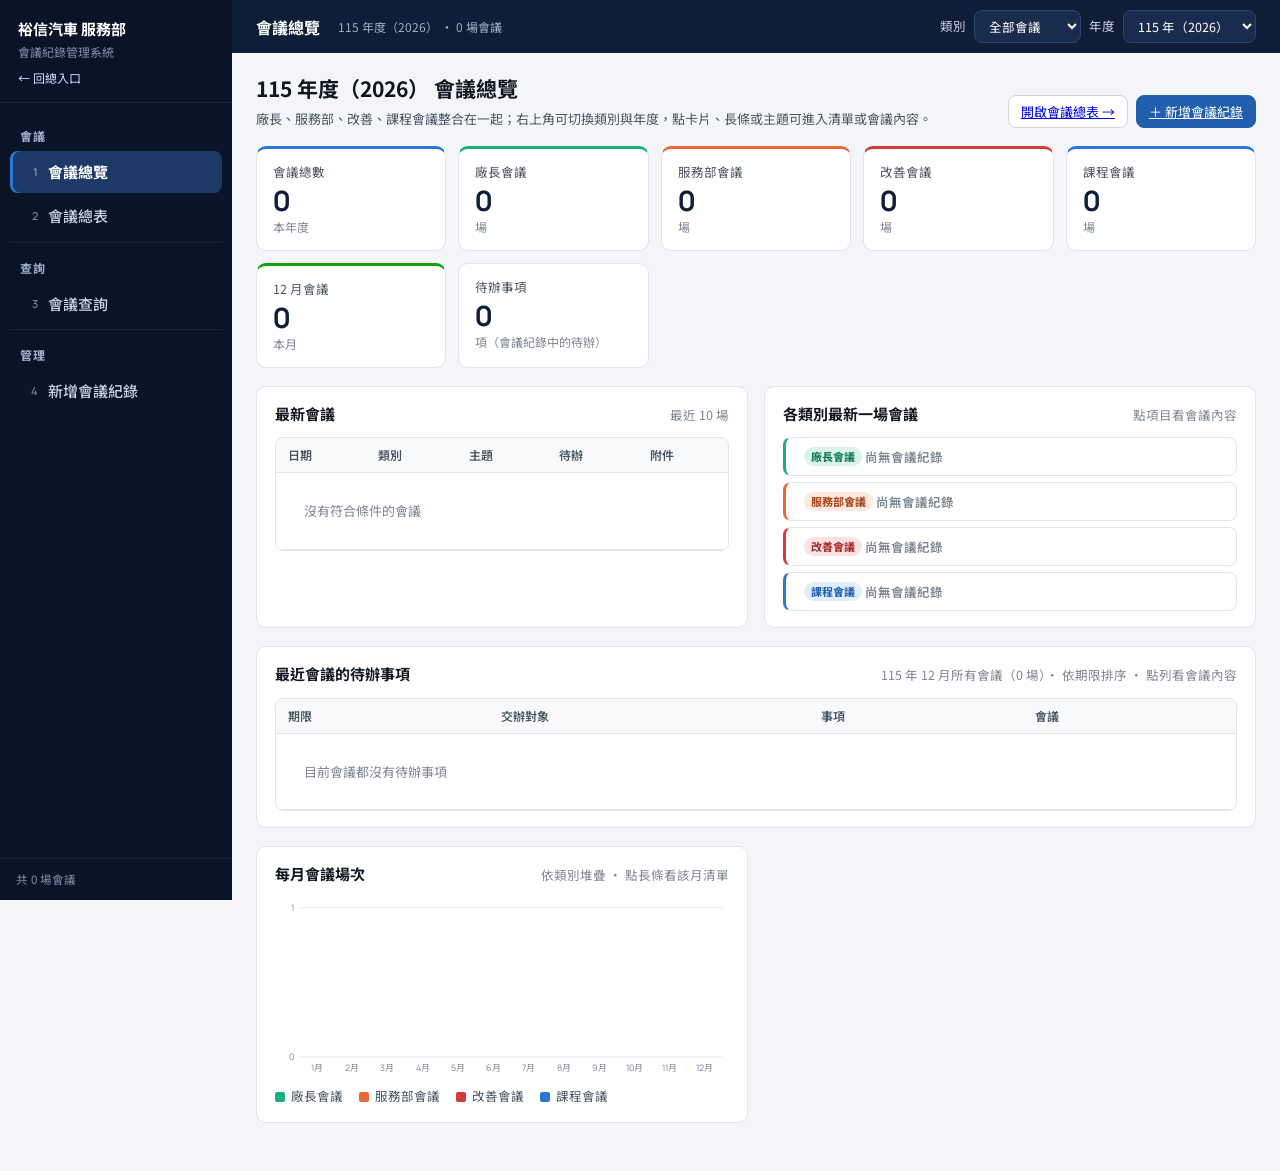
==== app/index.html @ d4c9236e "總入口與會議類別改色：廠長綠、服務部橙、改善紅、課程藍 Co-Authored-By: Claude Opus 5.5 <noreply@anthropic.com>" ====
<!doctype html>
<html lang="zh-Hant">
<head>
<meta charset="utf-8">
<meta name="viewport" content="width=device-width, initial-scale=1, viewport-fit=cover">
<meta name="robots" content="noindex, nofollow, noarchive">
<title>會議紀錄管理系統</title>
<link rel="preconnect" href="https://fonts.googleapis.com">
<link rel="stylesheet" href="https://fonts.googleapis.com/css2?family=Noto+Sans+TC:wght@400;500;700&family=Manrope:wght@500;600;700;800&display=swap">
<link rel="stylesheet" href="css/app.css?v=20261123120000">
</head>
<body>
<div class="shell">
  <aside class="side" id="side" aria-label="主選單">
    <div class="brand">
      <div class="brand-t">裕信汽車 服務部</div>
      <div class="brand-s">會議紀錄管理系統</div>
      <a class="brand-home" href="../index.html">← 回總入口</a>
    </div>
    <nav id="nav"></nav>
    <div class="side-foot" id="sideFoot"></div>
  </aside>
  <div class="main-col">
    <header class="topbar">
      <button type="button" class="menu-btn" id="menuBtn" aria-label="開關選單" aria-controls="side">☰</button>
      <div class="top-title" id="topTitle">會議總覽</div>
      <div class="top-meta" id="topMeta">—</div>
      <div class="top-scope">
        <label for="tpSel">類別</label>
        <select id="tpSel"></select>
        <label for="yrSel">年度</label>
        <select id="yrSel"></select>
      </div>
    </header>
    <main id="main" tabindex="-1"></main>
  </div>
</div>
<div class="tip" id="tip" hidden></div>
<script src="data/meetings.js?v=20261123120000"></script>
<script src="js/app.js?v=20261123120000"></script>
</body>
</html>
---- app/css/app.css ----
/* 版面：左側深藍導覽（分組、編號）＋上方標題列＋白色卡片內容區，與服務部既有戰情儀表板一致。單一淺色主題。 */
:root{
  color-scheme:light;
  --side:#0a1426; --side-2:#13223d; --side-ink:#c9d3e3; --side-muted:#7f8ca3; --side-act:#1d3a66;
  --top:#0f1e38; --top-ink:#ffffff;
  --bg:#f3f5f8; --panel:#ffffff; --ink:#0f1720; --ink-2:#4a5562; --muted:#7c8794; --line:#e2e6eb; --line-2:#cfd5dc;
  --accent:#1f5fae; --accent-soft:#e8eff9;
  --s1:#2a78d6; --s2:#eb6834; --s3:#1baf7a; --s4:#8a5cd6; --k1:#1baf7a; --k2:#eb6834; --k3:#d63b3b; --k4:#2a78d6;
  --good:#0ca30c; --warn:#fab219; --serious:#ec835a; --crit:#d03b3b; --neutral:#a7b0ba;
  --good-ink:#0a6b0a; --warn-ink:#8a5a00; --crit-ink:#a32222;
  --f-body:"Noto Sans TC","Microsoft JhengHei","PingFang TC",system-ui,sans-serif;
  --f-num:"Manrope","Noto Sans TC",system-ui,sans-serif;
  --r:10px; --side-w:232px;
}
*{box-sizing:border-box}
html,body{margin:0;background:var(--bg);color:var(--ink);font-family:var(--f-body);font-size:14px;line-height:1.5}
:root{padding-top:env(safe-area-inset-top,0px);padding-bottom:env(safe-area-inset-bottom,0px)}
[hidden]{display:none!important}
button{font:inherit;color:inherit}
:focus-visible{outline:2px solid var(--accent);outline-offset:2px}
h1,h2,h3{margin:0;text-wrap:balance}
.num{font-family:var(--f-num);font-variant-numeric:tabular-nums}

/* shell */
.shell{display:grid;grid-template-columns:var(--side-w) minmax(0,1fr);min-height:100vh}
.side{background:var(--side);color:var(--side-ink);position:sticky;top:0;height:100vh;display:flex;flex-direction:column;overflow:hidden}
.brand{padding:18px 18px 14px;border-bottom:1px solid var(--side-2)}
.brand-t{font-weight:700;color:#fff;font-size:15px}
.brand-s{font-size:12px;color:var(--side-muted);margin-top:2px}
nav{flex:1;overflow-y:auto;padding:8px 10px 16px}
.nav-g{font-size:12px;font-weight:700;color:#9fb0c9;letter-spacing:.12em;padding:16px 10px 6px;margin-top:4px;border-top:1px solid var(--side-2)}
.nav-g:first-child{border-top:0;margin-top:0}
.nav-a{display:flex;align-items:center;gap:10px;padding:10px 12px;border-radius:8px;color:var(--side-ink);text-decoration:none;font-size:15px;font-weight:500;margin-bottom:2px}
.nav-a:hover{background:var(--side-2);color:#fff}
.nav-a[aria-current="page"]{background:var(--side-act);color:#fff;font-weight:700;box-shadow:inset 3px 0 0 var(--s1)}
.nav-a .no{font-family:var(--f-num);font-size:11px;color:var(--side-muted);width:16px;text-align:right}
.side-foot{padding:12px 16px;border-top:1px solid var(--side-2);font-size:11.5px;color:var(--side-muted)}

.main-col{min-width:0;display:flex;flex-direction:column}
.topbar{background:var(--top);color:var(--top-ink);display:flex;align-items:center;flex-wrap:wrap;gap:8px 18px;padding:10px 24px;position:sticky;top:0;z-index:10}
.top-title{font-weight:700;font-size:16px}
.top-meta{font-size:12px;color:#9fb0c9;flex:1;min-width:200px}
.top-scope{display:flex;align-items:center;gap:8px;font-size:12.5px;color:#c9d3e3}
.top-scope select{font:inherit;background:#1a2c4d;color:#fff;border:1px solid #2c4470;border-radius:8px;padding:5px 10px}
.menu-btn{display:none;background:none;border:1px solid #2c4470;border-radius:8px;color:#fff;padding:2px 10px;font-size:16px;cursor:pointer}

main{padding:20px 24px 48px;display:grid;gap:18px;align-content:start;outline:none}
.page-h{display:flex;flex-wrap:wrap;align-items:flex-end;justify-content:space-between;gap:10px 20px}
.page-h h1{font-size:21px;font-weight:700}
.page-h p{margin:4px 0 0;color:var(--ink-2);font-size:13px}
.crumbs{display:flex;flex-wrap:wrap;gap:6px;align-items:center;font-size:13px}
.crumbs button{border:0;background:none;padding:2px;color:var(--accent);cursor:pointer;font-weight:500}
.crumbs .cur{font-weight:700}
.btn{border:1px solid var(--line-2);background:var(--panel);border-radius:8px;padding:6px 12px;font-size:13px;cursor:pointer}
.btn:hover{border-color:var(--accent);color:var(--accent)}
.btn-row{display:flex;gap:8px;flex-wrap:wrap}

.panel{background:var(--panel);border:1px solid var(--line);border-radius:var(--r);padding:16px 18px;min-width:0}
.panel-h{display:flex;align-items:baseline;justify-content:space-between;flex-wrap:wrap;gap:6px 12px;margin-bottom:12px}
.panel-h h2{font-size:15px;font-weight:700}
.panel-h p{margin:0;color:var(--muted);font-size:12.5px}
.howto{background:var(--accent-soft);border:0;font-size:13px;color:var(--ink)}
.howto ol{margin:6px 0 0;padding-left:20px;display:grid;gap:2px}
.grid2{display:grid;grid-template-columns:repeat(auto-fit,minmax(min(100%,440px),1fr));gap:16px}
.grid3{display:grid;grid-template-columns:repeat(auto-fit,minmax(min(100%,300px),1fr));gap:16px}

/* cards */
.cards{display:grid;grid-template-columns:repeat(auto-fit,minmax(180px,1fr));gap:12px}
.card{background:var(--panel);border:1px solid var(--line);border-radius:var(--r);padding:14px 16px;display:grid;gap:2px;align-content:start;text-align:left}
button.card{cursor:pointer}
button.card:hover{border-color:var(--accent)}
.card .lbl{font-size:12.5px;color:var(--ink-2);display:flex;align-items:center;gap:6px}
.card .val{font-size:28px;font-weight:700;line-height:1.15;color:var(--top)}
.card .sub{font-size:12px;color:var(--muted)}
.card.crit{border-top:3px solid var(--crit)} .card.warn{border-top:3px solid var(--warn)} .card.info{border-top:3px solid var(--s1)} .card.good{border-top:3px solid var(--good)}
.dot{width:8px;height:8px;border-radius:50%;background:var(--c);flex:none;display:inline-block}

/* alerts */
.alerts{display:grid;gap:8px}
.alert{display:grid;grid-template-columns:auto 1fr auto;gap:12px;align-items:center;background:var(--panel);border:1px solid var(--line);border-left:4px solid var(--sev);border-radius:8px;padding:10px 14px;cursor:pointer;text-align:left;width:100%}
.alert:hover{border-color:var(--line-2);border-left-color:var(--sev)}
.alert .tag{font-size:11.5px;font-weight:700;letter-spacing:.06em;color:var(--sev-ink);white-space:nowrap}
.alert .go{color:var(--accent);font-size:12.5px;white-space:nowrap}
.sev-crit{--sev:var(--crit);--sev-ink:var(--crit-ink)} .sev-warn{--sev:var(--warn);--sev-ink:var(--warn-ink)} .sev-info{--sev:var(--s1);--sev-ink:var(--accent)}

/* bars */
.hbars{display:grid;gap:8px}
.hb{display:grid;grid-template-columns:minmax(70px,110px) 1fr minmax(70px,auto);gap:10px;align-items:center;font-size:12.5px}
.hb.click{cursor:pointer}
.hb.click:hover span:first-child{color:var(--accent)}
.hb .t{height:14px;background:var(--line);border-radius:0 4px 4px 0;position:relative}
.hb .t i{position:absolute;inset:0 auto 0 0;background:var(--c,var(--s1));border-radius:0 4px 4px 0}
.hb .n{text-align:right;color:var(--ink-2)}
.wbar{display:flex;height:22px;gap:2px;border-radius:4px;overflow:hidden;margin:10px 0 12px}
.wbar span{display:block;height:100%;min-width:2px}
.legend{display:flex;flex-wrap:wrap;gap:6px 16px;font-size:12.5px;color:var(--ink-2)}
.legend span{display:inline-flex;align-items:center;gap:6px}
.rule{background:var(--accent-soft);border-radius:8px;padding:10px 12px;font-size:13px}
.kv{display:grid;grid-template-columns:1fr auto;font-size:13px}
.kv>div{padding:7px 0;border-bottom:1px solid var(--line)}
.kv>div:nth-child(even){text-align:right;font-weight:600}
.pill{display:inline-block;font-size:11px;font-weight:700;padding:1px 7px;border-radius:999px;margin-left:6px;vertical-align:1px}
.pill.g{background:#dff3df;color:var(--good-ink)} .pill.y{background:#fdf0cf;color:var(--warn-ink)} .pill.r{background:#f8dddd;color:var(--crit-ink)} .pill.n{background:#e9ecef;color:var(--ink-2)}

/* chart */
svg text{fill:var(--muted);font-family:var(--f-num);font-size:11px}
.chart{position:relative}
.tip{position:fixed;pointer-events:none;background:var(--panel);border:1px solid var(--line-2);border-radius:8px;padding:8px 10px;font-size:12px;box-shadow:0 4px 16px rgba(10,20,38,.15);white-space:nowrap;z-index:50}

/* table */
.tbl-tools{display:flex;flex-wrap:wrap;gap:8px;align-items:center;justify-content:space-between;margin-bottom:10px}
.tbl-tools input{font:inherit;border:1px solid var(--line-2);border-radius:8px;padding:5px 10px;min-width:0;width:200px}
.tbl-wrap{overflow-x:auto;border:1px solid var(--line);border-radius:8px}
table{border-collapse:collapse;width:100%;font-size:13px}
th,td{padding:8px 12px;border-bottom:1px solid var(--line);text-align:right;white-space:nowrap}
th:first-child,td:first-child,th.l,td.l{text-align:left}
td:first-child{position:sticky;left:0;background:var(--panel)}
thead th{font-size:12px;font-weight:600;color:var(--ink-2);background:#f7f9fb;cursor:pointer;user-select:none;position:sticky;top:0}
thead th:first-child{z-index:1}
thead th[aria-sort]{color:var(--accent)}
tbody tr.click{cursor:pointer}
tbody tr.click:hover td{background:var(--accent-soft)}
tbody tr.other td{color:var(--muted)}
.rank{font-weight:700}
.cellbar{display:inline-block;height:6px;border-radius:0 3px 3px 0;background:var(--s1);vertical-align:middle;margin-right:8px}
.tbl-foot{font-size:12px;color:var(--muted);margin-top:8px}
.note{font-size:12.5px;color:var(--muted)}
.empty{padding:28px;text-align:center;color:var(--muted)}

@media (max-width:900px){
  .shell{grid-template-columns:1fr}
  .side{position:fixed;inset:0 auto 0 0;width:var(--side-w);z-index:30;transform:translateX(-100%);transition:transform .2s}
  .side.open{transform:none;box-shadow:0 0 0 100vmax rgba(0,0,0,.35)}
  .menu-btn{display:inline-block}
  main{padding:16px}
  .topbar{padding:10px 16px}
  .alert{grid-template-columns:1fr}.alert .go{display:none}
}
@media (prefers-reduced-motion:reduce){.side{transition:none}}
@media print{
  .side,.topbar,.btn,.tbl-tools input{display:none!important}
  .shell{display:block} main{padding:0}
  .panel,.card{break-inside:avoid}
  .tbl-wrap{overflow:visible}
}

/* 車輛查詢 */
.filters{display:grid;grid-template-columns:repeat(auto-fill,minmax(180px,1fr));gap:10px 12px}
.filters label{display:grid;gap:4px;font-size:12px;color:var(--ink-2);min-width:0}
.filters select,.filters input{font:inherit;font-size:13px;color:var(--ink);background:var(--panel);border:1px solid var(--line-2);border-radius:8px;padding:6px 8px;width:100%;min-width:0}
.filters .f-q{grid-column:1/-1}
.filters .f-q input{max-width:420px}
.lf-count{margin-top:12px;font-size:13px;color:var(--ink-2)}
.pager{display:flex;gap:8px;align-items:center;justify-content:flex-end;margin-top:10px}
.btn[disabled]{opacity:.45;cursor:default}
.btn-xs{padding:1px 8px;font-size:12px}
.who{display:flex;gap:12px;align-items:center;margin-bottom:10px}
.avatar{width:44px;height:44px;border-radius:50%;background:var(--top);color:#fff;display:grid;place-items:center;font-weight:700;font-size:18px;flex:none}
.avatar.car{background:var(--accent-soft);font-size:20px}
.who-n{font-size:18px;font-weight:700}
.kv .kv-v{font-weight:600}

/* ===== 通報整合管理系統 ===== */
/* 組合條件查詢 */
.qgrid{display:grid;grid-template-columns:repeat(auto-fill,minmax(220px,1fr));gap:12px}
.qbox{background:var(--panel);border:1px solid var(--line);border-top:3px solid var(--line-2);border-radius:var(--r);padding:12px 14px;display:grid;gap:8px;align-content:start;min-width:0}
.qbox.on{border-top-color:var(--s1);background:#fbfdff}
.qbox.qwide{grid-column:span 2}
.qbox h3{font-size:13px;font-weight:700;display:flex;align-items:center;gap:8px}
.qn{width:20px;height:20px;border-radius:50%;background:var(--line);color:var(--ink-2);display:grid;place-items:center;font-size:11px;font-family:var(--f-num)}
.qbox.on .qn{background:var(--s1);color:#fff}
.qbox select,.qbox input:not([type=radio]){font:inherit;font-size:13.5px;color:var(--ink);background:var(--panel);border:1px solid var(--line-2);border-radius:8px;padding:7px 9px;width:100%;min-width:0}
.qbox select:focus,.qbox input:focus{border-color:var(--s1);outline:none}
.qrow{display:flex;align-items:center;gap:6px;color:var(--muted)}
.qseg{display:flex;flex-wrap:wrap;gap:14px;font-size:12.5px;color:var(--ink-2)}
.qseg label{display:flex;align-items:center;gap:4px;cursor:pointer}
@media (max-width:560px){.qbox.qwide{grid-column:auto}}
.ask-btn{display:none;background:#1a2c4d;border:1px solid #2c4470;border-radius:8px;color:#fff;padding:4px 10px;font-size:12.5px;cursor:pointer}
@media (max-width:900px){.ask-btn{display:inline-block}}
.lv{display:inline-block;font-size:11px;font-weight:700;padding:1px 8px;border-radius:999px;white-space:nowrap}
.lv-急件{background:#f8dddd;color:var(--crit-ink)} .lv-重要{background:#fdf0cf;color:var(--warn-ink)} .lv-一般{background:#e9ecef;color:var(--ink-2)}
td.subj{white-space:normal;min-width:260px}
.subj-a{border:0;background:none;padding:0;color:var(--accent);font:inherit;font-weight:600;cursor:pointer;text-align:left}
.subj-a:hover{text-decoration:underline}
.clip{color:var(--muted);font-size:12px;margin-left:6px}
.tags{display:flex;flex-wrap:wrap;gap:4px}
.tag{font-size:11.5px;background:var(--accent-soft);color:var(--accent);border-radius:6px;padding:1px 7px;border:0;cursor:pointer}
.tag:hover{background:#d6e4f6}
.tbl-tools select{font:inherit;font-size:13px;border:1px solid var(--line-2);border-radius:8px;padding:5px 8px;background:var(--panel)}
mark{background:#fff1b8;color:inherit;border-radius:2px;padding:0 1px}

/* 通報內容 */
.doc{display:grid;grid-template-columns:minmax(0,1fr) 300px;gap:18px;align-items:start}
.doc-paper{background:var(--panel);border:1px solid var(--line);border-radius:var(--r);padding:28px 32px;min-width:0}
.doc-paper h1{font-size:20px;line-height:1.45;margin-bottom:6px}
.doc-no{font-size:12.5px;color:var(--muted);font-family:var(--f-num)}
.doc-body{margin-top:18px;font-size:14.5px;line-height:1.95;white-space:pre-wrap}
.doc-side{display:grid;gap:14px}
.files{display:grid;gap:8px}
.file{display:grid;grid-template-columns:auto 1fr auto;gap:10px;align-items:center;border:1px solid var(--line);border-radius:8px;padding:8px 10px;font-size:13px}
.file .ic{width:32px;height:32px;border-radius:6px;display:grid;place-items:center;font-size:10.5px;font-weight:800;color:#fff;background:var(--neutral);font-family:var(--f-num)}
.file .ic.pdf{background:var(--crit)} .file .ic.xls,.file .ic.xlsx,.file .ic.csv{background:var(--good-ink)} .file .ic.doc,.file .ic.docx{background:var(--s1)} .file .ic.img{background:var(--s2)}
.file .fn{min-width:0;overflow:hidden;text-overflow:ellipsis;white-space:nowrap}
.file .fs{font-size:11.5px;color:var(--muted)}
.viewer{margin-top:18px;border:1px solid var(--line);border-radius:8px;overflow:hidden;background:#f7f9fb}
.viewer iframe,.viewer img{display:block;width:100%;height:72vh;border:0;object-fit:contain;background:#fff}

/* 專案小幫手 */
.chat{display:grid;grid-template-rows:1fr auto;height:calc(100vh - 150px);min-height:460px;padding:0;overflow:hidden}
.chat-log{overflow-y:auto;padding:18px;display:grid;gap:14px;align-content:start}
.msg{display:grid;grid-template-columns:auto 1fr;gap:10px;align-items:start;max-width:880px}
.msg.me{grid-template-columns:1fr auto;justify-self:end}
.msg .av{width:30px;height:30px;border-radius:50%;display:grid;place-items:center;font-size:12px;font-weight:700;flex:none}
.msg.bot .av{background:var(--top);color:#fff}
.msg.me .av{background:var(--accent-soft);color:var(--accent)}
.bubble{background:#f4f6f9;border-radius:12px;padding:10px 14px;font-size:14px;min-width:0}
.msg.me .bubble{background:var(--accent);color:#fff}
.bubble p{margin:0 0 6px}.bubble p:last-child{margin:0}
.hits{display:grid;gap:6px;margin-top:8px}
.hit{display:grid;gap:2px;text-align:left;background:var(--panel);border:1px solid var(--line);border-left:3px solid var(--s1);border-radius:8px;padding:8px 12px;cursor:pointer;width:100%}
.hit:hover{border-color:var(--accent);border-left-color:var(--accent)}
.hit .h-t{font-weight:600;color:var(--ink)}
.hit .h-m{font-size:12px;color:var(--muted)}
.hit .h-s{font-size:12.5px;color:var(--ink-2)}
.chips{display:flex;flex-wrap:wrap;gap:6px;margin-top:8px}
.chip{border:1px solid var(--line-2);background:var(--panel);border-radius:999px;padding:3px 12px;font-size:12.5px;cursor:pointer}
.chip:hover{border-color:var(--accent);color:var(--accent)}
.chat-in{display:grid;gap:9px;padding:14px 16px;background:var(--top);border-top:3px solid var(--s1)}
.chat-in-h{font-size:13.5px;font-weight:700;color:#fff}
.chat-in-box{display:flex;background:#fff;border-radius:8px;overflow:hidden;border:2px solid transparent}
.chat-in-box:focus-within{border-color:var(--s1)}
.chat-in-box input{flex:1;min-width:0;font:inherit;font-size:15px;color:var(--ink);border:0;padding:10px 14px;outline:none;background:#fff}
.chat-in-box button{border:0;background:var(--s1);color:#fff;font-size:14px;font-weight:700;padding:0 22px;cursor:pointer}
.chat-in-box button:hover{background:#1f63b8}
.chat-in-foot{display:flex;flex-wrap:wrap;align-items:center;gap:8px 14px}
.chat-in-foot .note{color:#9fb0c9}
.chat-in-chips{display:flex;flex-wrap:wrap;gap:6px}
.chat-in-chips button{border:1px solid #3a5a8c;background:transparent;color:#dbe6f5;border-radius:999px;padding:3px 12px;font-size:12.5px;cursor:pointer}
.chat-in-chips button:hover{background:#1d3a66;color:#fff;border-color:var(--s1)}
.btn-pri{background:var(--accent);color:#fff;border-color:var(--accent)}
.btn-pri:hover{background:#174d8f;color:#fff}

/* 表單 */
.form{display:grid;grid-template-columns:repeat(auto-fill,minmax(220px,1fr));gap:12px 14px}
.form label{display:grid;gap:4px;font-size:12.5px;color:var(--ink-2)}
.form input,.form select,.form textarea{font:inherit;font-size:13.5px;color:var(--ink);background:var(--panel);border:1px solid var(--line-2);border-radius:8px;padding:7px 10px;width:100%}
.form .wide{grid-column:1/-1}
.form textarea{min-height:180px;resize:vertical;line-height:1.7}
.drop{border:2px dashed var(--line-2);border-radius:10px;padding:18px;text-align:center;color:var(--muted);font-size:13px}
.drop.on{border-color:var(--accent);background:var(--accent-soft)}
.toast{position:fixed;bottom:20px;left:50%;transform:translateX(-50%);background:var(--top);color:#fff;padding:9px 16px;border-radius:8px;font-size:13px;z-index:60}
@media (max-width:900px){.doc{grid-template-columns:1fr}.doc-paper{padding:20px}.chat{height:calc(100vh - 190px)}}

/* ---------- 會議紀錄 ---------- */
.pill.t1{background:#dcf3ea;color:#127a55} .pill.t2{background:#fde9df;color:#a8461c} .pill.t3{background:#fbe2e2;color:#a82828} .pill.t4{background:#e3eefc;color:#1f5fae}
td .pill:first-child,.doc-no .pill{margin-left:0}
.md{margin-top:18px;font-size:14.5px;line-height:1.85}
.md h2{font-size:16.5px;margin:22px 0 8px;padding:6px 10px;background:var(--accent-soft);border-left:4px solid var(--s1);border-radius:0 6px 6px 0;color:var(--ink)}
.md h2:first-child{margin-top:0}
.md h3{font-size:15px;margin:16px 0 4px;color:var(--accent)}
.md ul{margin:2px 0 6px;padding-left:22px}
.md ul ul{margin:2px 0;color:var(--ink-2);font-size:14px}
.md li{margin:2px 0}
.md p{margin:6px 0}
.md .todo{list-style:none;padding-left:4px}
.md .todo>li{position:relative;padding-left:26px}
.md .todo>li::before{content:"";position:absolute;left:2px;top:.42em;width:13px;height:13px;border:2px solid var(--s2);border-radius:3px}
.todos{display:grid;gap:6px}
.todo-i{display:grid;grid-template-columns:auto 1fr;gap:4px 10px;align-items:start;text-align:left;background:var(--panel);border:1px solid var(--line);border-left:3px solid var(--s2);border-radius:8px;padding:8px 12px;cursor:pointer;font:inherit;color:inherit;width:100%}
.todo-i:hover{border-color:var(--accent)}
.todo-i .m{grid-column:2;font-size:12px;color:var(--ink-3,#6b7785)}
.seg{display:flex;flex-wrap:wrap;gap:6px}
.seg label{display:inline-flex;align-items:center;gap:5px;border:1px solid var(--line);border-radius:999px;padding:5px 12px;cursor:pointer;font-size:13.5px;background:var(--panel)}
.seg label:has(input:checked){border-color:var(--s1);background:var(--accent-soft);color:var(--accent);font-weight:700}
.seg input{accent-color:var(--s1)}
.banner{display:flex;flex-wrap:wrap;align-items:center;gap:10px 16px;border:1px solid #f1d58a;background:#fff8e6;border-radius:10px;padding:12px 16px;margin-bottom:16px;font-size:13.5px}
.banner b{color:var(--warn-ink)}
.banner.ok{border-color:#bfe3cf;background:#effaf3}
.banner.ok b{color:var(--good-ink)}
.form .hint{font-weight:400;font-size:12px;color:var(--ink-2)}
.form textarea.big{min-height:320px;font-family:inherit;line-height:1.7}
.cur-files{display:grid;gap:4px;margin-top:6px}
.cur-files label{display:flex;align-items:center;gap:6px;font-weight:400;font-size:13px}
.lgd{display:inline-block;width:10px;height:10px;border-radius:2px}
@media print{.side,.topbar,.doc-side .btn-row,.crumbs{display:none!important}.doc{display:block}.main-col{margin:0}}
/* 勾選框／單選鈕不要套用輸入框樣式 */
.qbox .seg input,.form .seg input[type=radio],.form .cur-files input{width:auto;padding:0;border:0;margin:0;flex:none}
.form .seg label,.qbox .seg label{display:inline-flex;align-items:center;gap:6px;font-size:13.5px;color:var(--ink);white-space:nowrap}
.form .seg label:has(input:checked),.qbox .seg label:has(input:checked){color:var(--accent)}
.form .cur-files label{display:flex}
/* 待辦事項表 */
.todo-t td{vertical-align:top}
.todo-t .due{white-space:nowrap;font-weight:700}
.todo-t .due small{display:block;font-weight:400;font-size:11.5px}
.todo-t .asg{white-space:nowrap;font-weight:600;color:var(--ink)}
.todo-t .src{white-space:nowrap;font-size:12px;color:var(--ink-2)}
.due.late{color:var(--crit-ink)} .due.soon{color:var(--warn-ink)} .due.none{color:var(--ink-2);font-weight:400}
.md .todo b.who{color:var(--accent)}
.presets{display:grid;gap:10px;margin-bottom:14px}
.presets .row{display:flex;flex-wrap:wrap;align-items:center;gap:6px}
.presets .row>span{font-size:12.5px;font-weight:700;color:var(--ink-2);min-width:64px}
.qbox .qrow input[type=date]{flex:1 1 0;width:auto;min-width:0;padding:7px 4px}
.qbox>*{min-width:0}
.grid2.half{grid-template-columns:repeat(2,minmax(0,1fr))}
@media (max-width:960px){.grid2.half{grid-template-columns:1fr}}
.brand-home{display:inline-block;margin-top:8px;font-size:12px;color:#cfe0ff;text-decoration:none} .brand-home:hover{text-decoration:underline}
.card.k1{border-top:3px solid var(--k1)} .card.k2{border-top:3px solid var(--k2)} .card.k3{border-top:3px solid var(--k3)} .card.k4{border-top:3px solid var(--k4)}
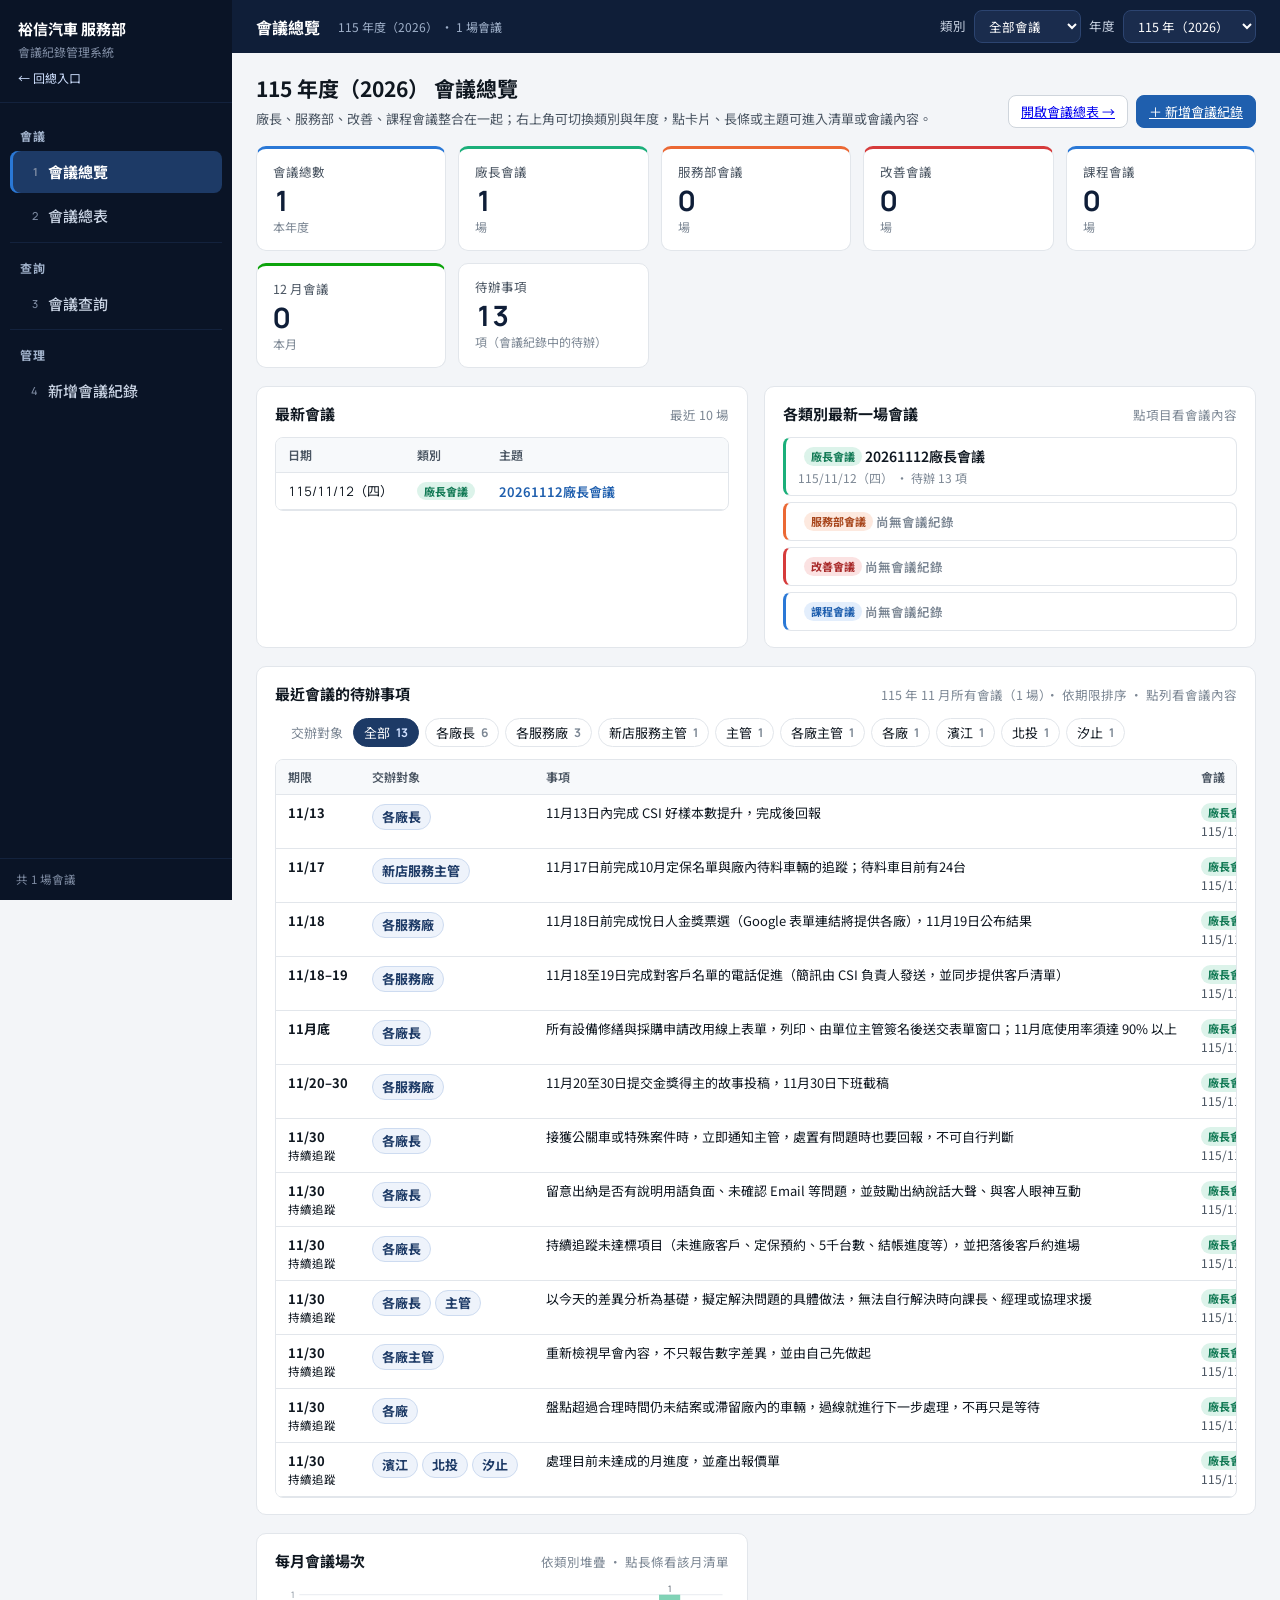
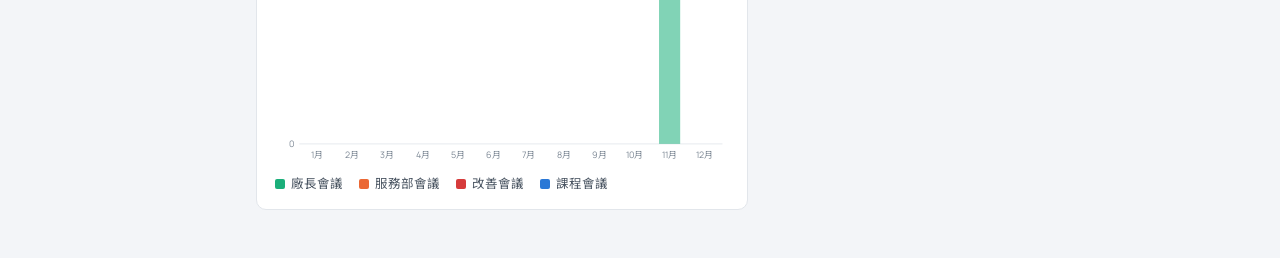
==== commit 80e1f4c6: "匯入第一篇：20261112廠長會議（第一、二階段）；支援 # 階段標題，修正待辦交辦對象換行 Co-Authored-By: Claude Opus 5.5 <noreply@anthropic.c" ====
--- a/app/index.html
+++ b/app/index.html
@@ -7,7 +7,7 @@
 <title>會議紀錄管理系統</title>
 <link rel="preconnect" href="https://fonts.googleapis.com">
 <link rel="stylesheet" href="https://fonts.googleapis.com/css2?family=Noto+Sans+TC:wght@400;500;700&family=Manrope:wght@500;600;700;800&display=swap">
-<link rel="stylesheet" href="css/app.css?v=20261123120000">
+<link rel="stylesheet" href="css/app.css?v=20261123132000">
 </head>
 <body>
 <div class="shell">
@@ -36,7 +36,7 @@
   </div>
 </div>
 <div class="tip" id="tip" hidden></div>
-<script src="data/meetings.js?v=20261123120000"></script>
-<script src="js/app.js?v=20261123120000"></script>
+<script src="data/meetings.js?v=20261123132000"></script>
+<script src="js/app.js?v=20261123132000"></script>
 </body>
 </html>
--- a/app/css/app.css
+++ b/app/css/app.css
@@ -295,7 +295,7 @@
 .todo-t .asg{white-space:nowrap;font-weight:600;color:var(--ink)}
 .todo-t .src{white-space:nowrap;font-size:12px;color:var(--ink-2)}
 .due.late{color:var(--crit-ink)} .due.soon{color:var(--warn-ink)} .due.none{color:var(--ink-2);font-weight:400}
-.md .todo b.who{color:var(--accent)}
+.md .todo b.who{display:inline;margin:0 2px 0 0;padding:1px 8px;border-radius:999px;background:#eef3fb;border:1px solid #cddbf0;color:#1d3a66;font-size:.92em}
 .presets{display:grid;gap:10px;margin-bottom:14px}
 .presets .row{display:flex;flex-wrap:wrap;align-items:center;gap:6px}
 .presets .row>span{font-size:12.5px;font-weight:700;color:var(--ink-2);min-width:64px}
@@ -305,3 +305,13 @@
 @media (max-width:960px){.grid2.half{grid-template-columns:1fr}}
 .brand-home{display:inline-block;margin-top:8px;font-size:12px;color:#cfe0ff;text-decoration:none} .brand-home:hover{text-decoration:underline}
 .card.k1{border-top:3px solid var(--k1)} .card.k2{border-top:3px solid var(--k2)} .card.k3{border-top:3px solid var(--k3)} .card.k4{border-top:3px solid var(--k4)}
+.asg-tag{display:inline-block;margin:1px 4px 1px 0;padding:2px 9px;border-radius:999px;background:#eef3fb;border:1px solid #cddbf0;color:#1d3a66;font-size:13px;font-weight:700;white-space:nowrap}
+.asg-tag.none{background:#fff4e5;border-color:#f3cf9c;color:#9a5a00;font-weight:600}
+.asg-bar{display:flex;flex-wrap:wrap;align-items:center;gap:6px;padding:0 16px 12px}
+.asg-bar .asg-l{font-size:13px;color:var(--muted);margin-right:4px}
+.asg-bar button{display:inline-flex;align-items:center;gap:6px;padding:4px 10px;border:1px solid var(--line);border-radius:999px;background:var(--panel);font:inherit;font-size:13px;color:var(--ink);cursor:pointer}
+.asg-bar button b{font-family:Manrope,sans-serif;font-size:12px;color:var(--muted)}
+.asg-bar button.none{color:#9a5a00}
+.asg-bar button[aria-pressed="true"]{background:#1d3a66;border-color:#1d3a66;color:#fff}
+.asg-bar button[aria-pressed="true"] b{color:#cfe0ff}
+.md .phase{margin:26px 0 4px;padding:8px 14px;background:#1d3a66;color:#fff;font-weight:700;font-size:17px;border-radius:8px} .md .phase:first-child{margin-top:0}
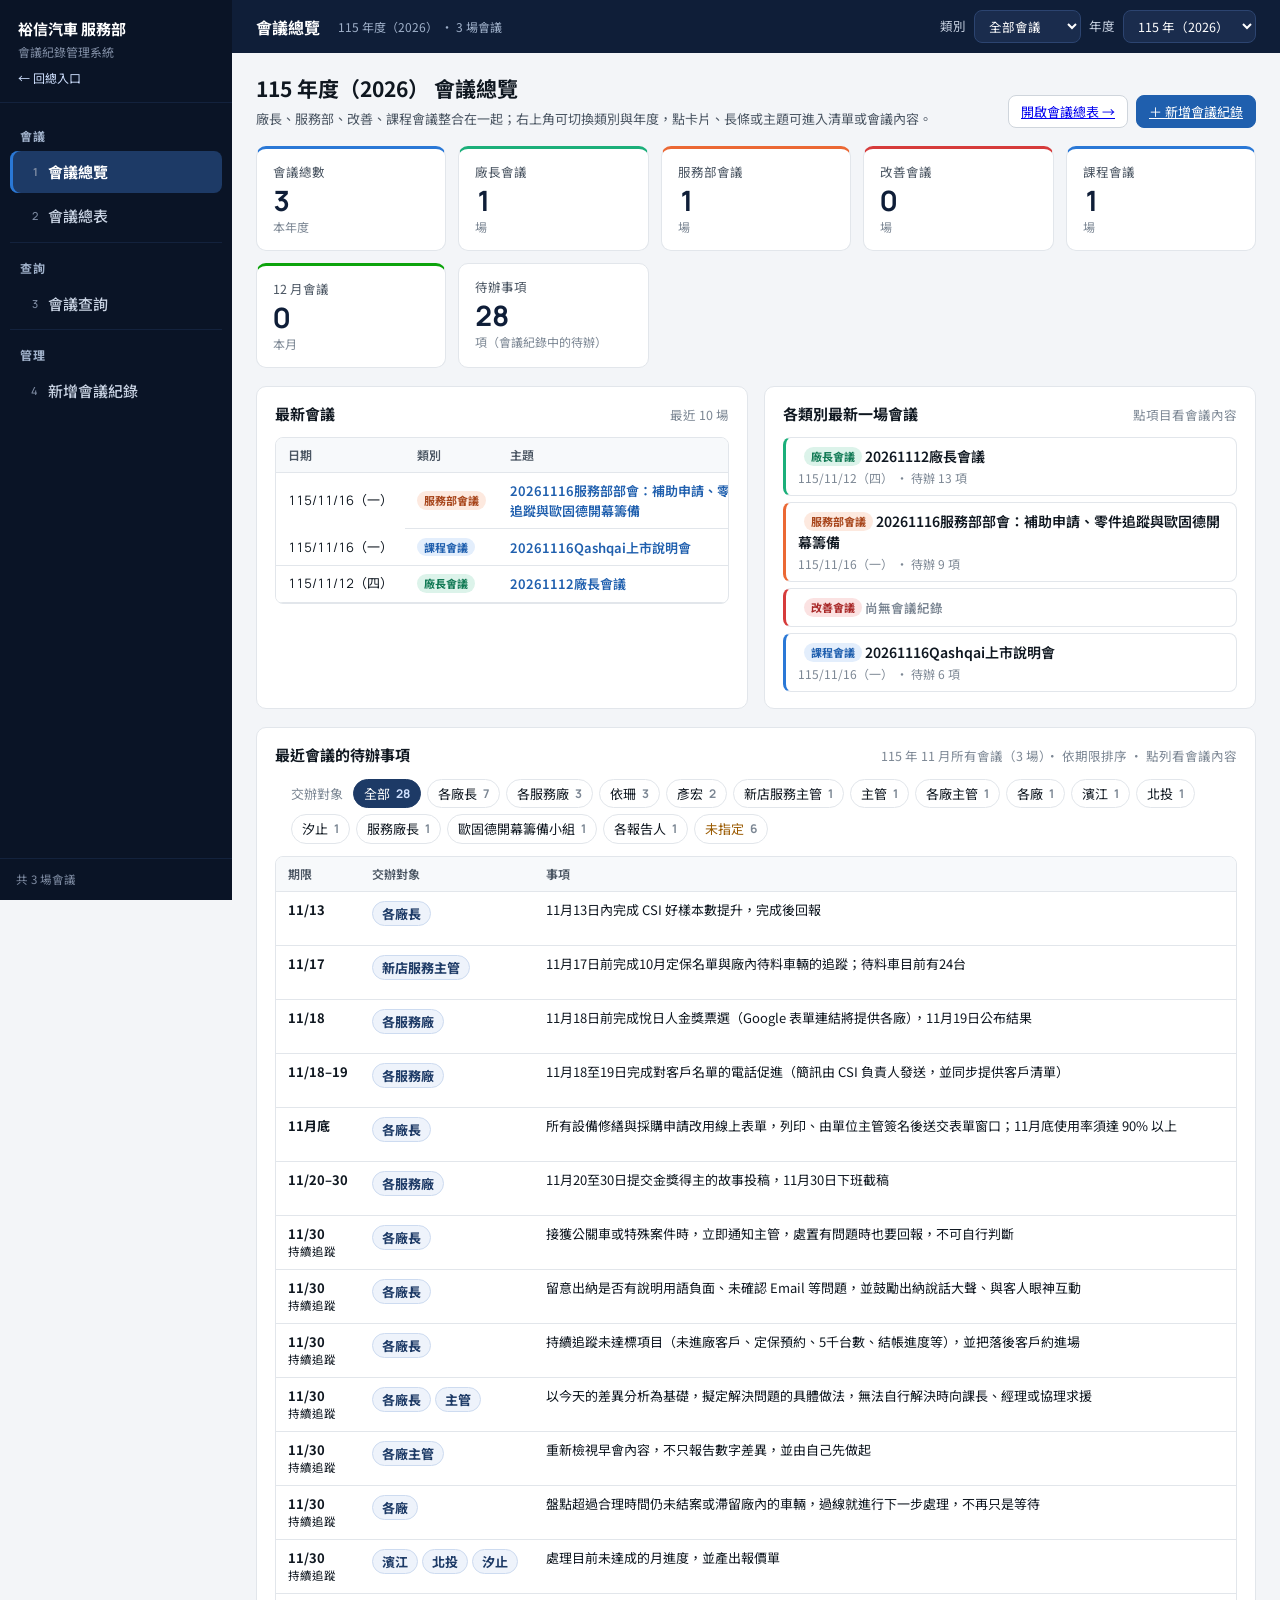
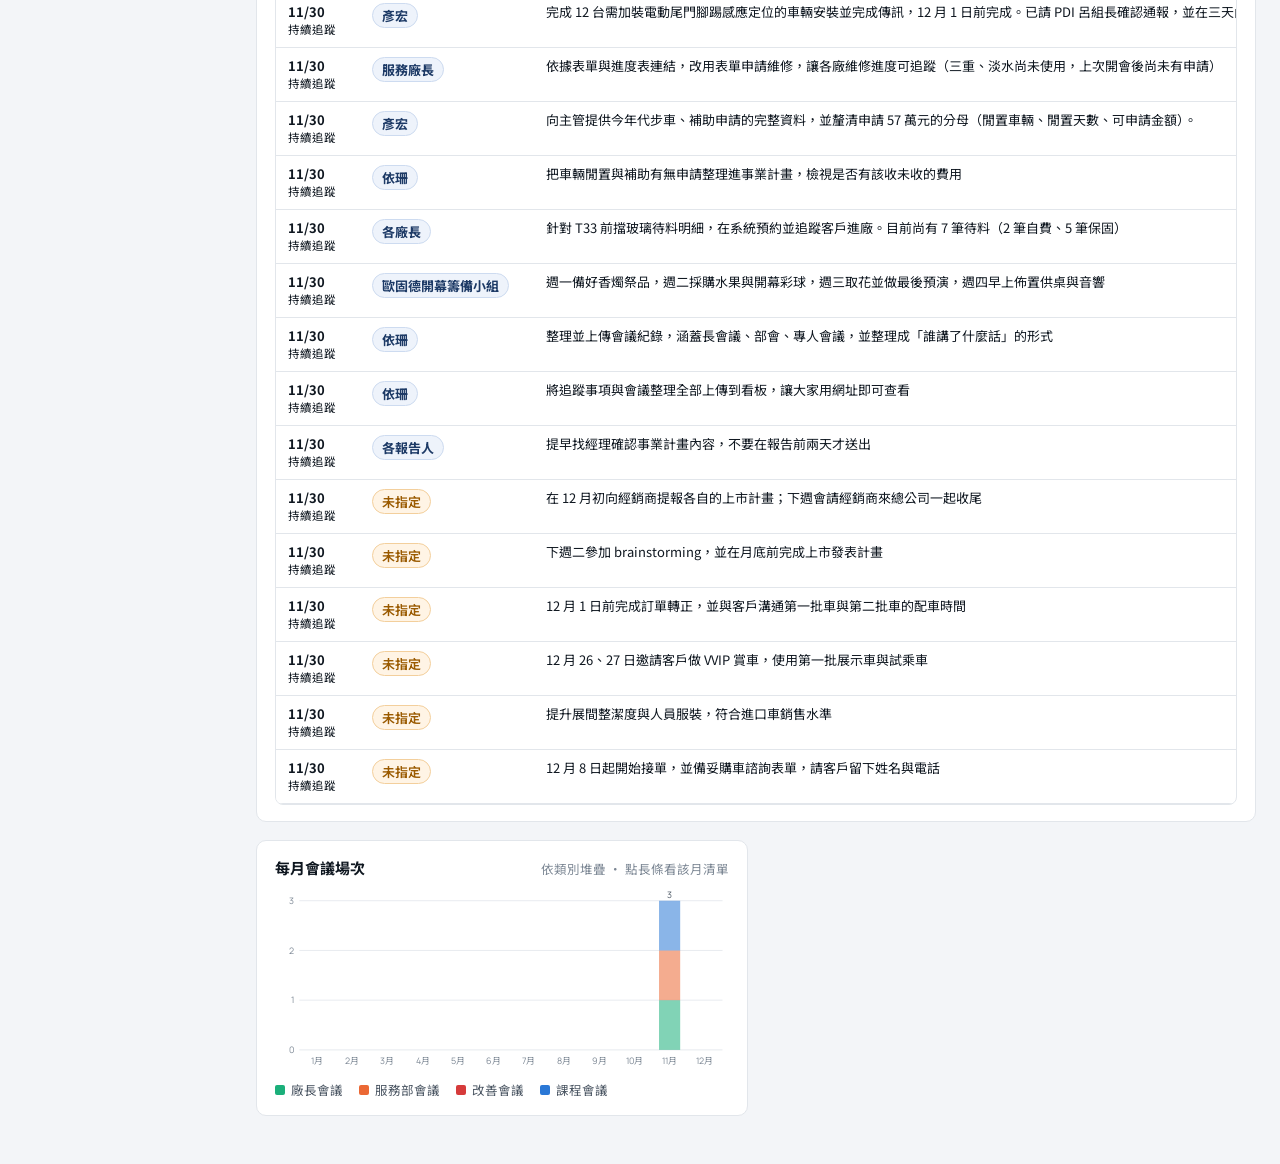
==== commit 9d9be5eb: "匯入第二、三篇：20261116Qashqai上市說明會（課程會議）、20261116服務部部會（服務部會議） Co-Authored-By: Claude Opus 5.5 <noreply@ant" ====
--- a/app/index.html
+++ b/app/index.html
@@ -7,7 +7,7 @@
 <title>會議紀錄管理系統</title>
 <link rel="preconnect" href="https://fonts.googleapis.com">
 <link rel="stylesheet" href="https://fonts.googleapis.com/css2?family=Noto+Sans+TC:wght@400;500;700&family=Manrope:wght@500;600;700;800&display=swap">
-<link rel="stylesheet" href="css/app.css?v=20261123132000">
+<link rel="stylesheet" href="css/app.css?v=20261123150000">
 </head>
 <body>
 <div class="shell">
@@ -36,7 +36,7 @@
   </div>
 </div>
 <div class="tip" id="tip" hidden></div>
-<script src="data/meetings.js?v=20261123132000"></script>
-<script src="js/app.js?v=20261123132000"></script>
+<script src="data/meetings.js?v=20261123150000"></script>
+<script src="js/app.js?v=20261123150000"></script>
 </body>
 </html>
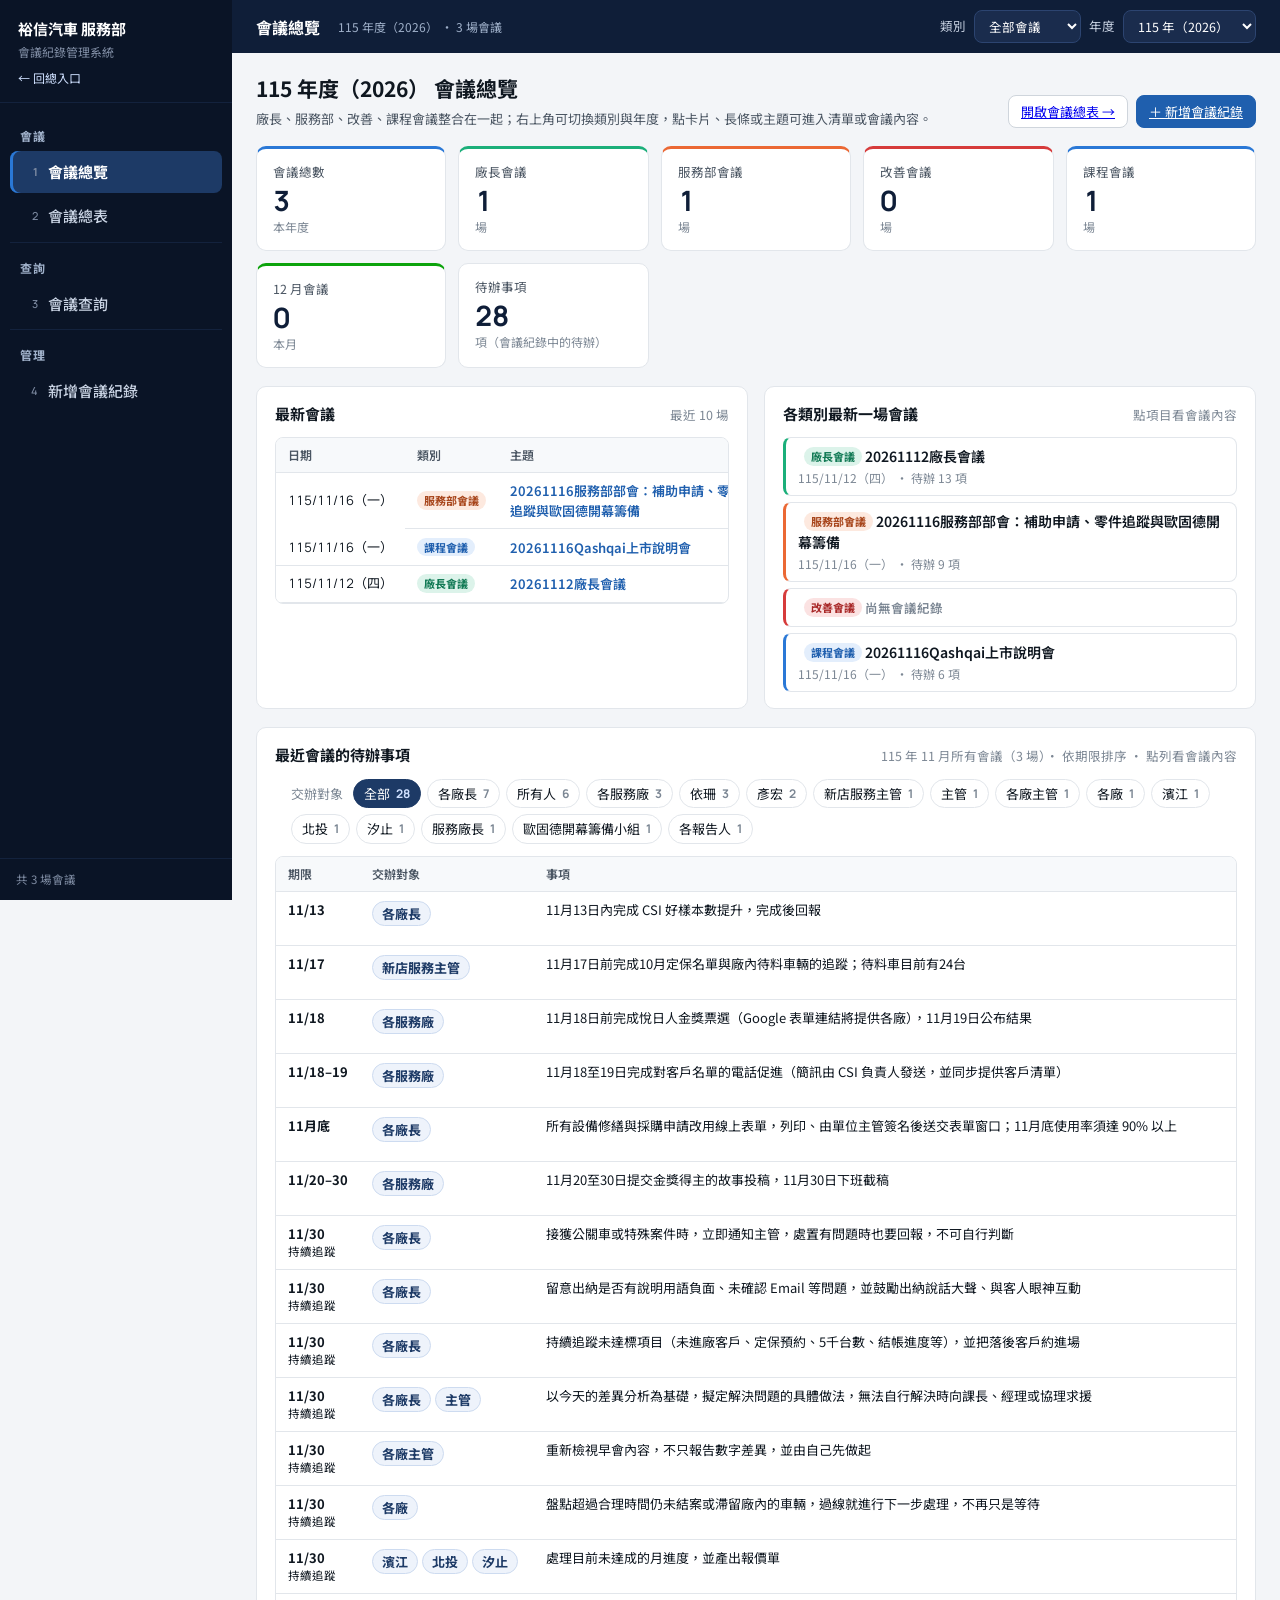
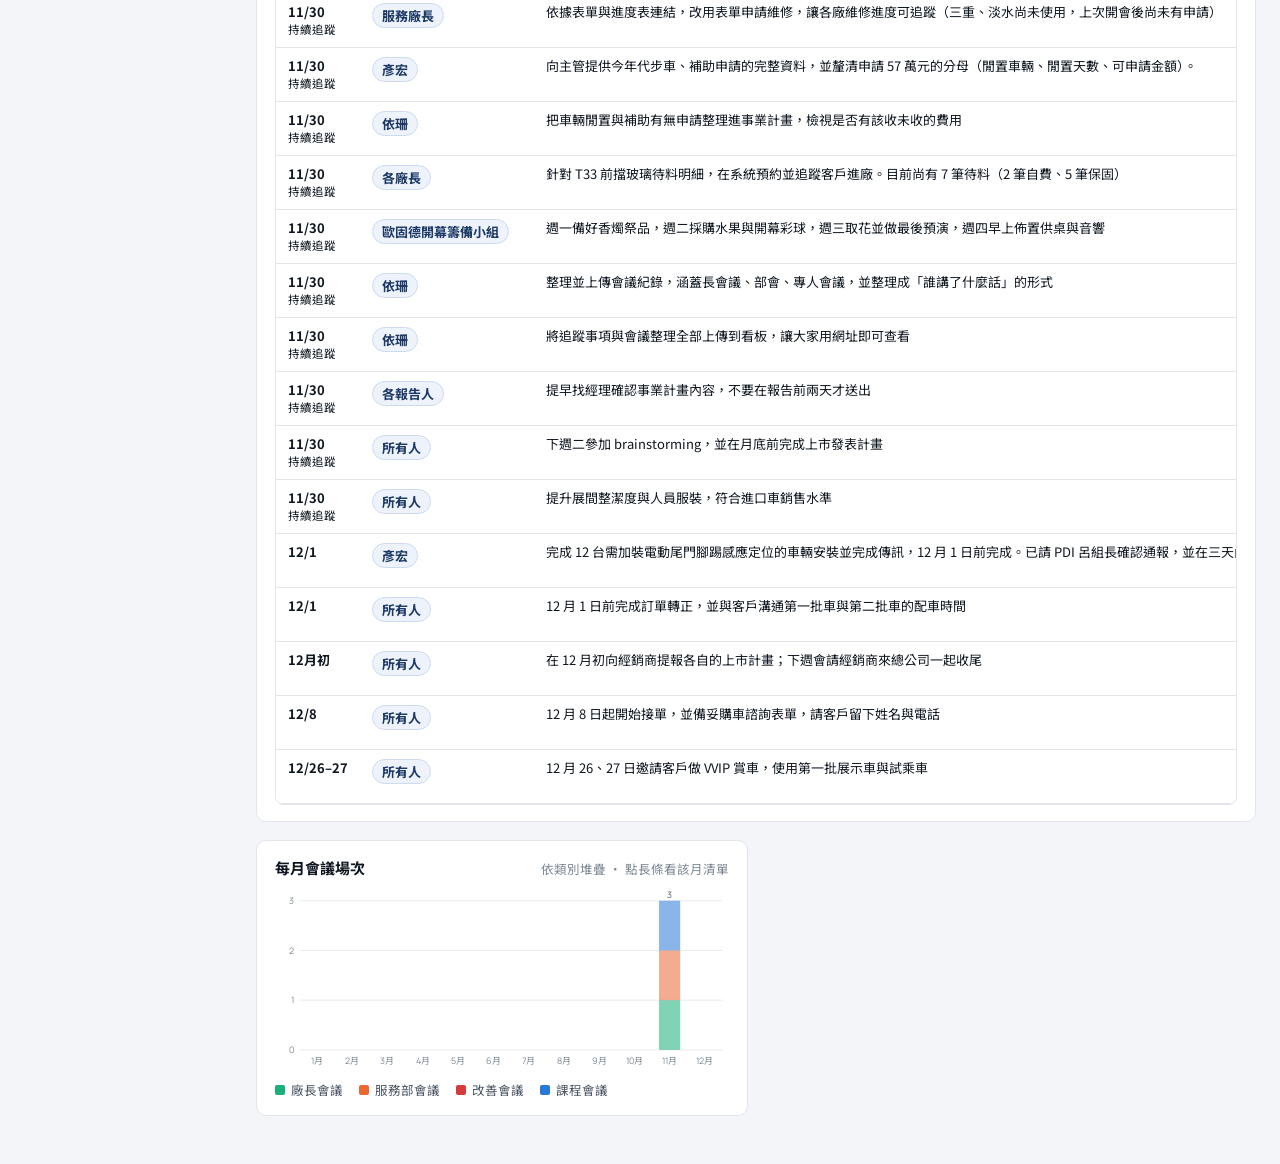
==== commit ea51c567: "課程會議待辦交辦對象改為所有人；期限辨識支援「12 月 1 日」含空格與「26、27 日」 Co-Authored-By: Claude Opus 5.5 <noreply@anthropic.com" ====
--- a/app/index.html
+++ b/app/index.html
@@ -7,7 +7,7 @@
 <title>會議紀錄管理系統</title>
 <link rel="preconnect" href="https://fonts.googleapis.com">
 <link rel="stylesheet" href="https://fonts.googleapis.com/css2?family=Noto+Sans+TC:wght@400;500;700&family=Manrope:wght@500;600;700;800&display=swap">
-<link rel="stylesheet" href="css/app.css?v=20261123150000">
+<link rel="stylesheet" href="css/app.css?v=20261123154000">
 </head>
 <body>
 <div class="shell">
@@ -36,7 +36,7 @@
   </div>
 </div>
 <div class="tip" id="tip" hidden></div>
-<script src="data/meetings.js?v=20261123150000"></script>
-<script src="js/app.js?v=20261123150000"></script>
+<script src="data/meetings.js?v=20261123154000"></script>
+<script src="js/app.js?v=20261123154000"></script>
 </body>
 </html>
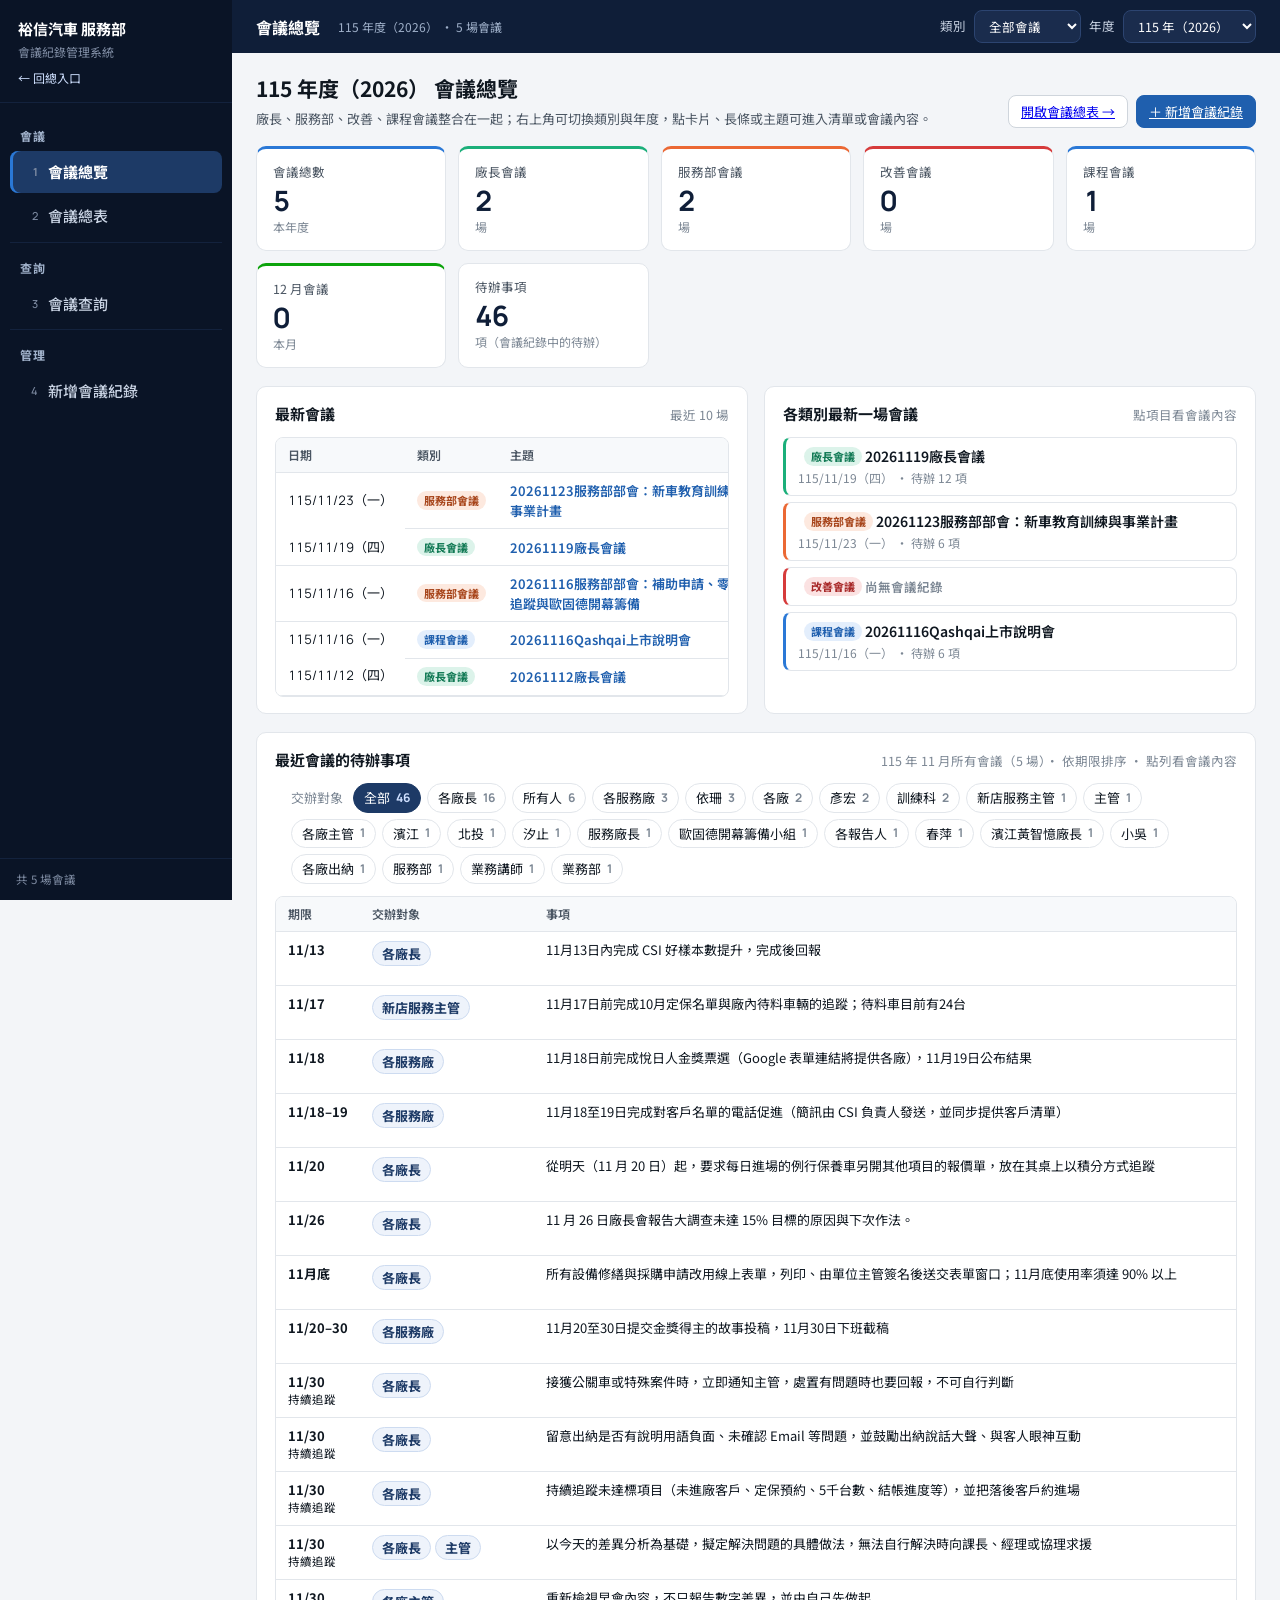
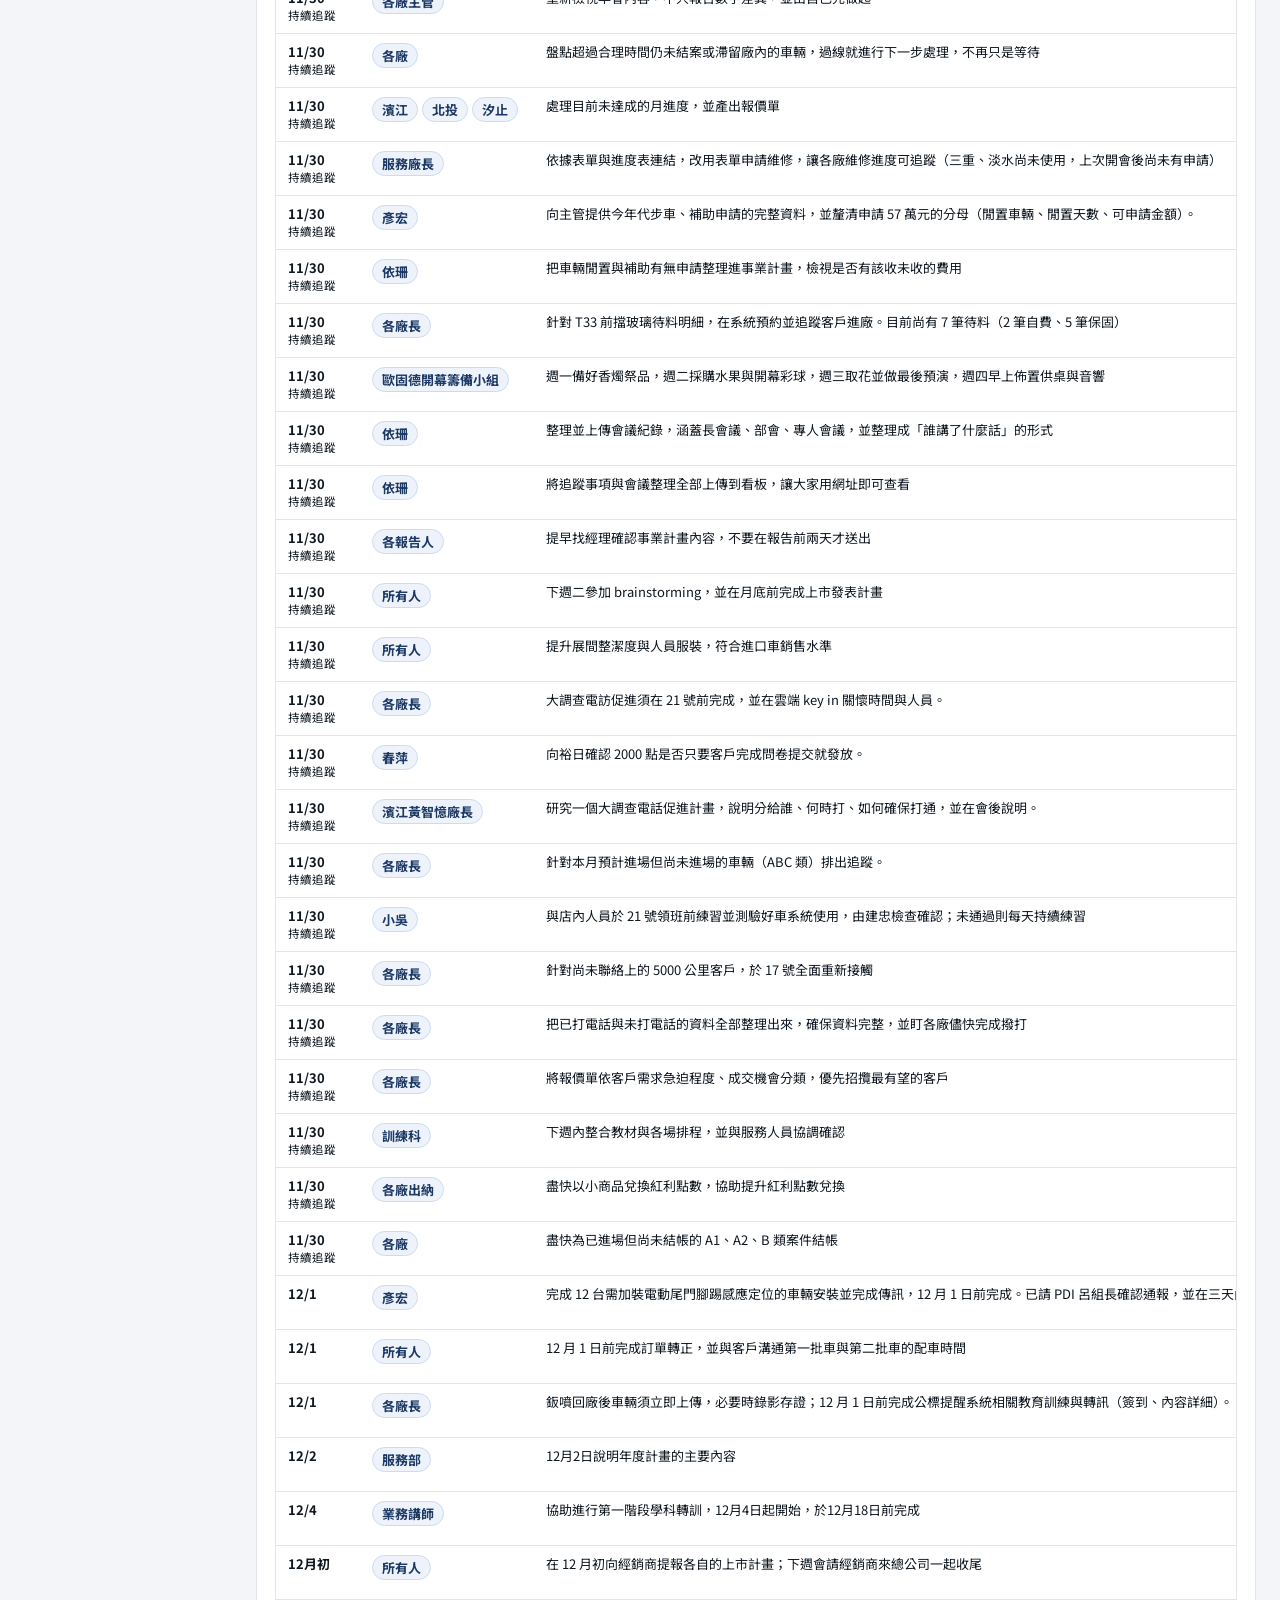
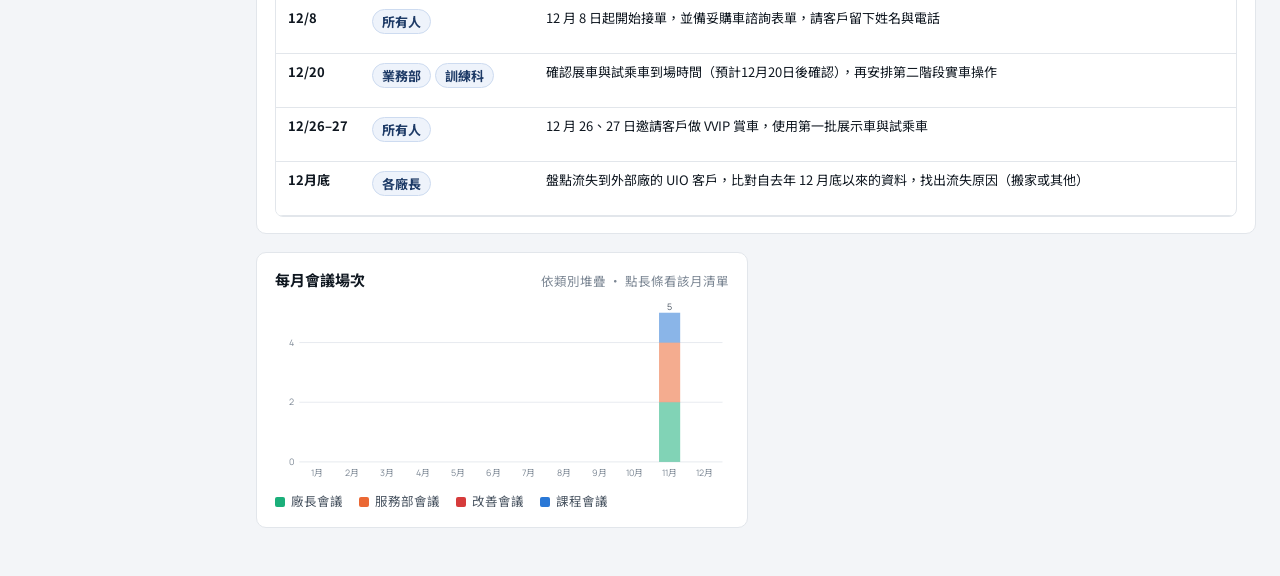
==== commit 17e9fe59: "廠長會議未指定的待辦歸給各廠長 Co-Authored-By: Claude Opus 5.5 <noreply@anthropic.com>" ====
--- a/app/index.html
+++ b/app/index.html
@@ -7,7 +7,7 @@
 <title>會議紀錄管理系統</title>
 <link rel="preconnect" href="https://fonts.googleapis.com">
 <link rel="stylesheet" href="https://fonts.googleapis.com/css2?family=Noto+Sans+TC:wght@400;500;700&family=Manrope:wght@500;600;700;800&display=swap">
-<link rel="stylesheet" href="css/app.css?v=20261123154000">
+<link rel="stylesheet" href="css/app.css?v=20261124100000">
 </head>
 <body>
 <div class="shell">
@@ -36,7 +36,7 @@
   </div>
 </div>
 <div class="tip" id="tip" hidden></div>
-<script src="data/meetings.js?v=20261123154000"></script>
-<script src="js/app.js?v=20261123154000"></script>
+<script src="data/meetings.js?v=20261124100000"></script>
+<script src="js/app.js?v=20261124100000"></script>
 </body>
 </html>
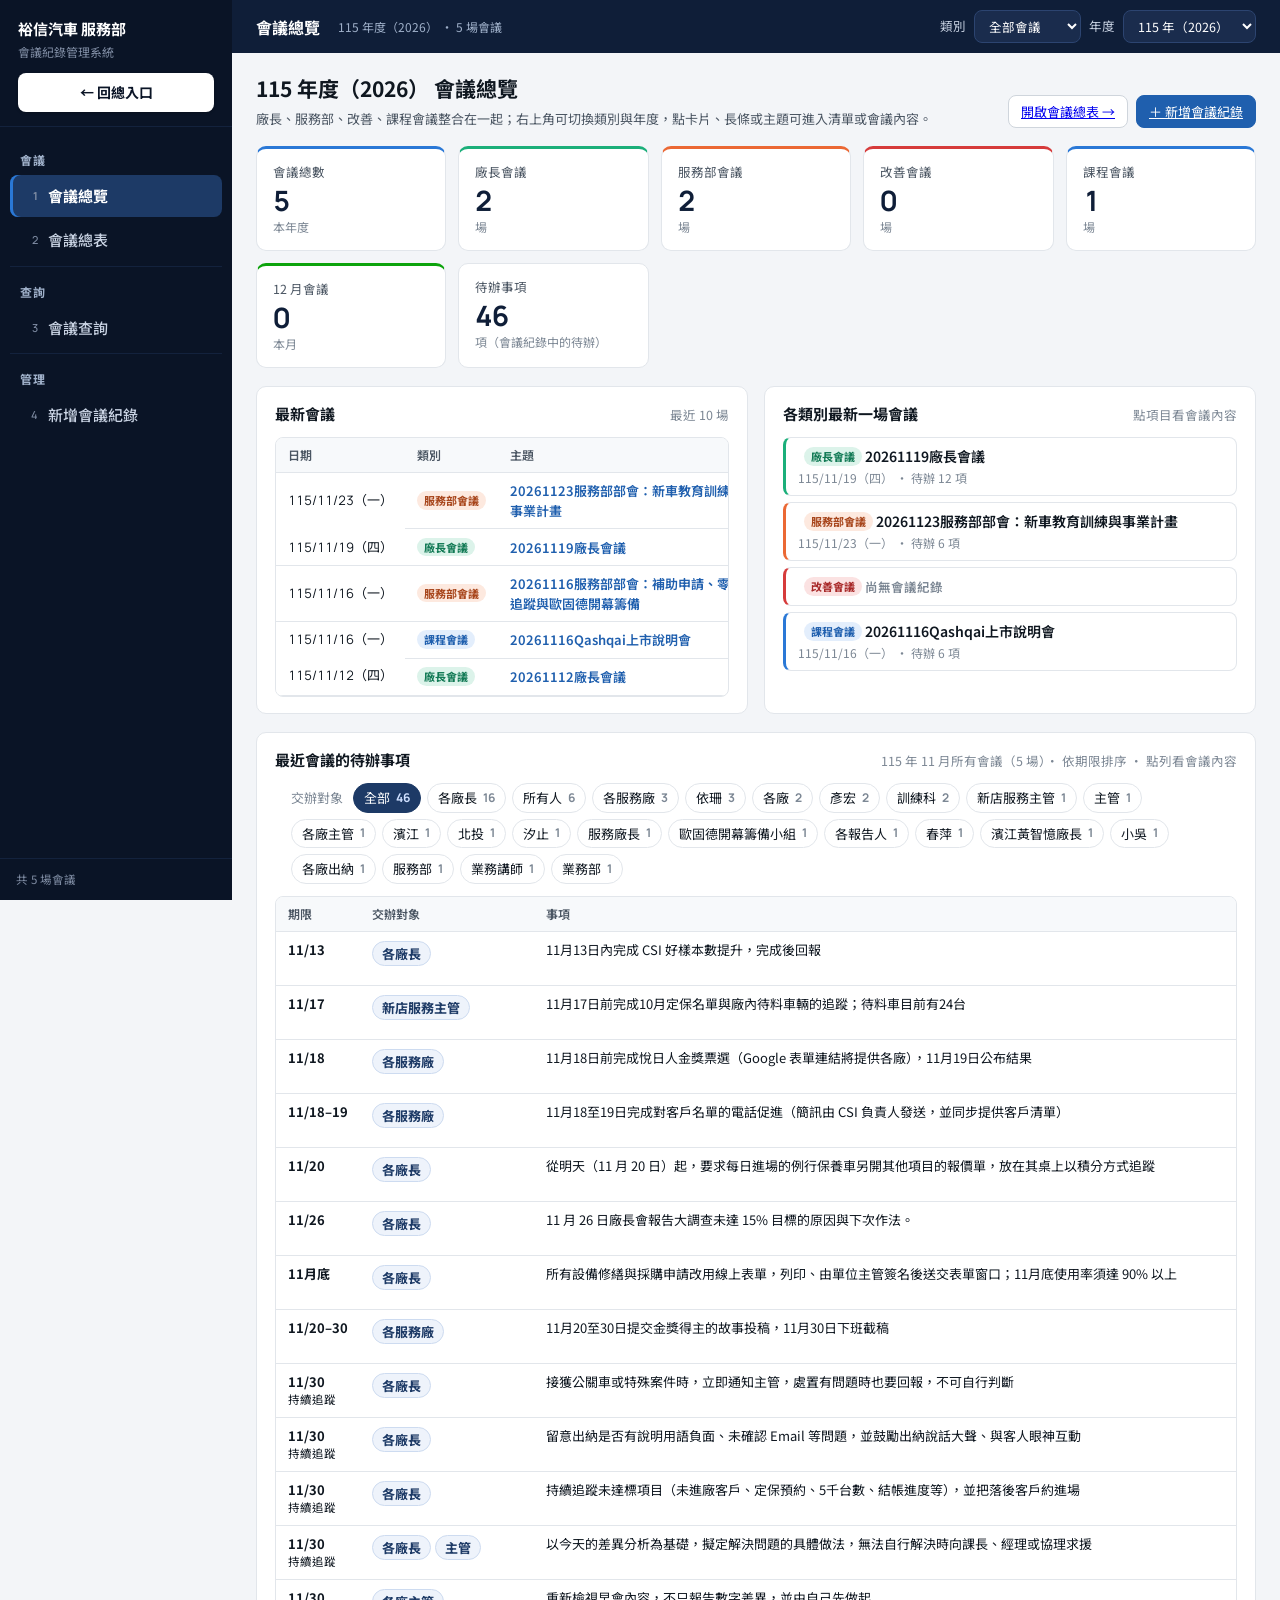
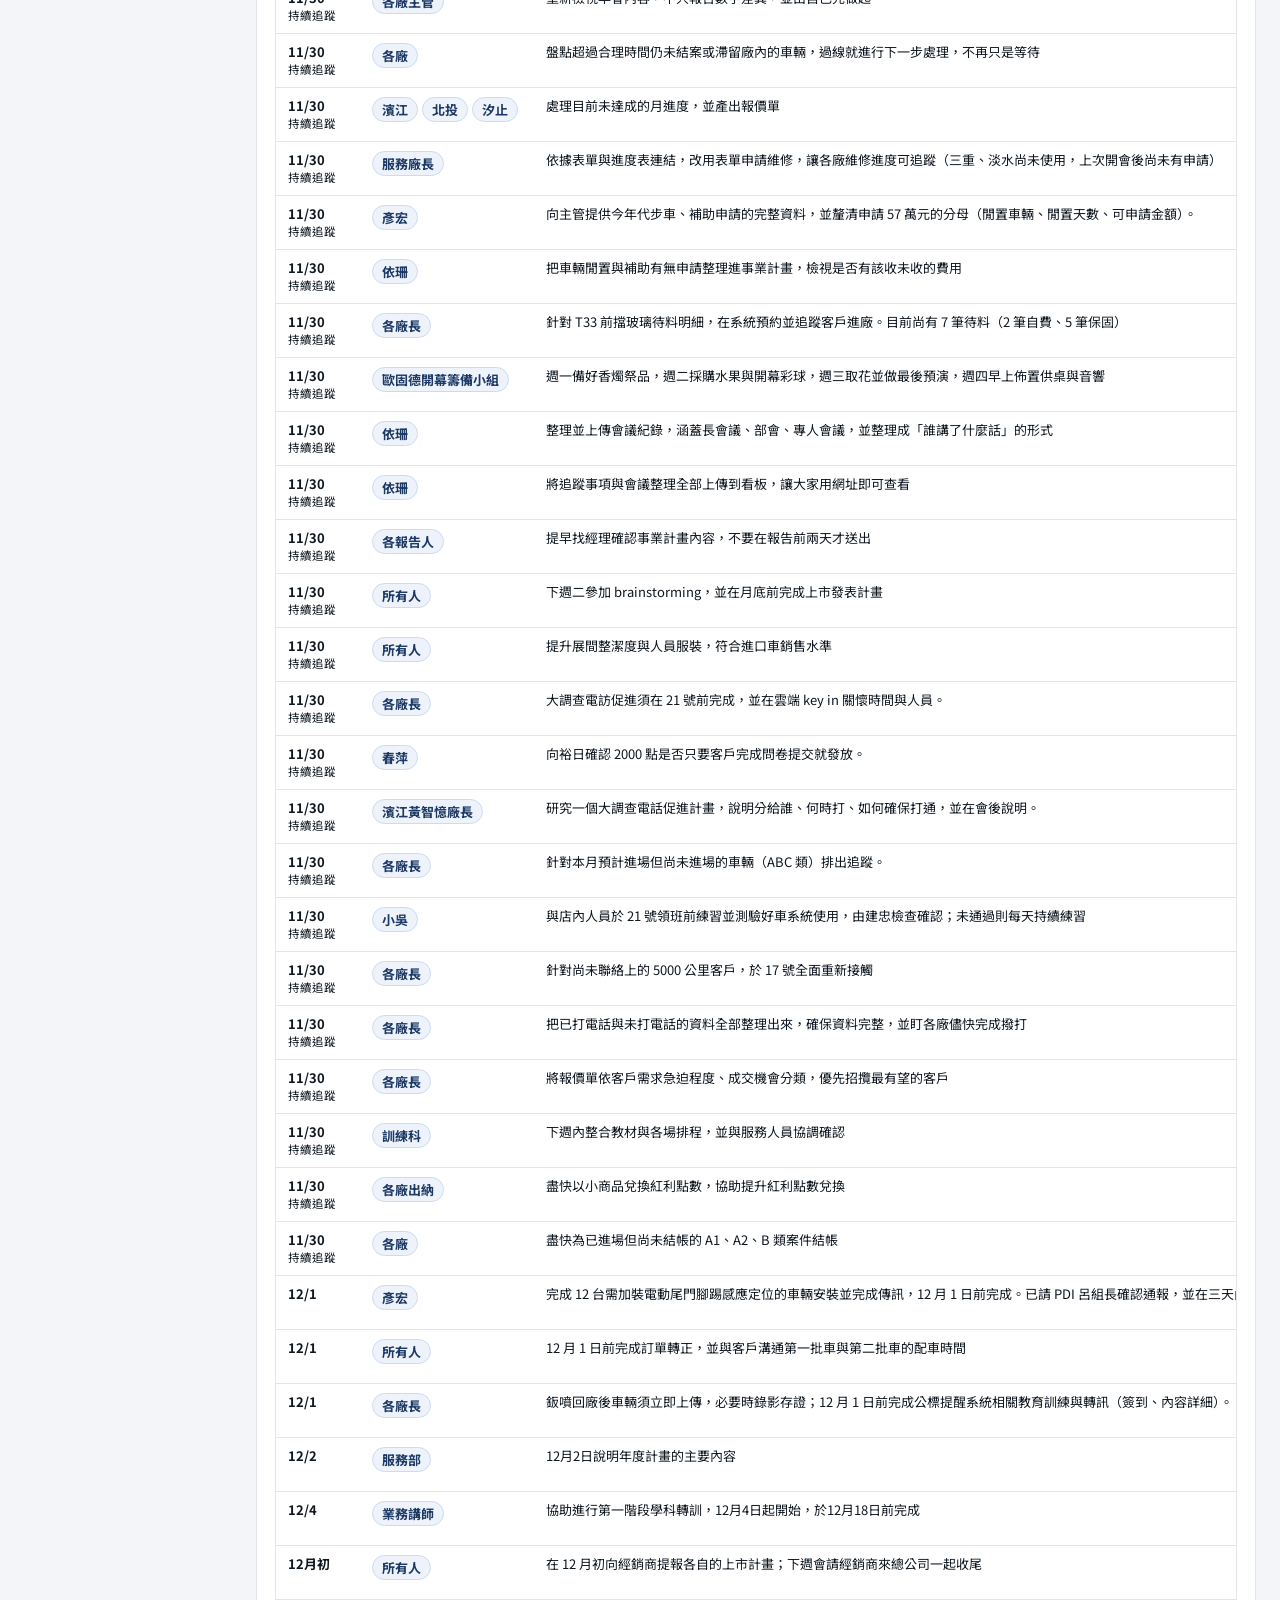
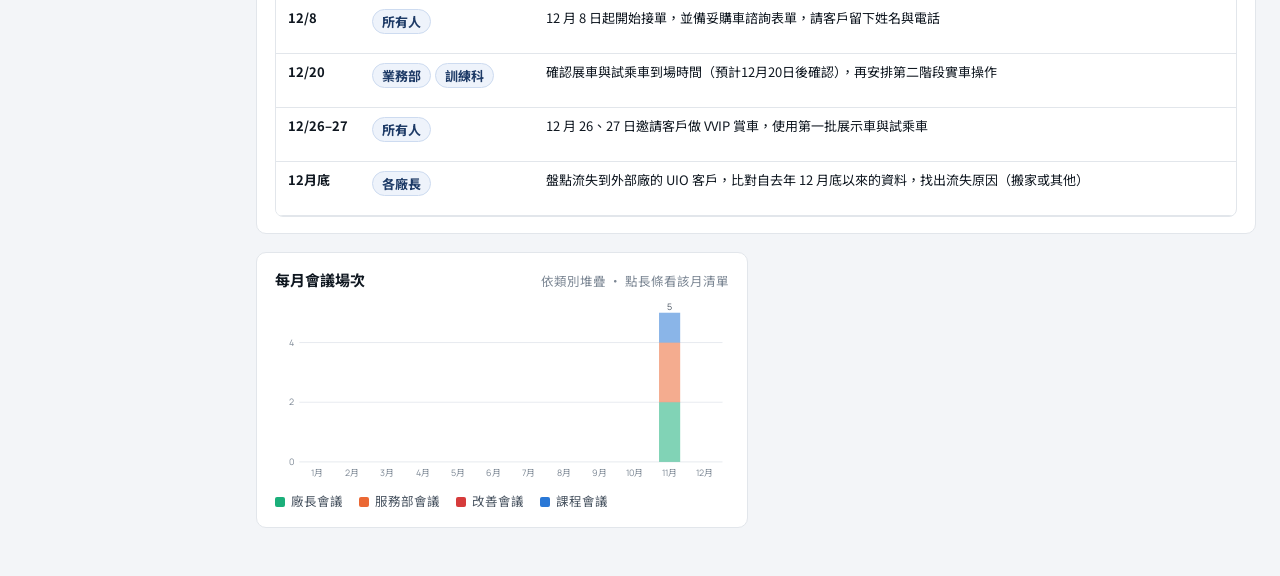
==== commit 53d8c371: "左側選單：回總入口改成明顯的白色按鈕 Co-Authored-By: Claude Opus 5.5 <noreply@anthropic.com>" ====
--- a/app/index.html
+++ b/app/index.html
@@ -7,7 +7,7 @@
 <title>會議紀錄管理系統</title>
 <link rel="preconnect" href="https://fonts.googleapis.com">
 <link rel="stylesheet" href="https://fonts.googleapis.com/css2?family=Noto+Sans+TC:wght@400;500;700&family=Manrope:wght@500;600;700;800&display=swap">
-<link rel="stylesheet" href="css/app.css?v=20261124100000">
+<link rel="stylesheet" href="css/app.css?v=20261124113000">
 </head>
 <body>
 <div class="shell">
@@ -36,7 +36,7 @@
   </div>
 </div>
 <div class="tip" id="tip" hidden></div>
-<script src="data/meetings.js?v=20261124100000"></script>
-<script src="js/app.js?v=20261124100000"></script>
+<script src="data/meetings.js?v=20261124113000"></script>
+<script src="js/app.js?v=20261124113000"></script>
 </body>
 </html>
--- a/app/css/app.css
+++ b/app/css/app.css
@@ -303,7 +303,8 @@
 .qbox>*{min-width:0}
 .grid2.half{grid-template-columns:repeat(2,minmax(0,1fr))}
 @media (max-width:960px){.grid2.half{grid-template-columns:1fr}}
-.brand-home{display:inline-block;margin-top:8px;font-size:12px;color:#cfe0ff;text-decoration:none} .brand-home:hover{text-decoration:underline}
+.brand-home{display:flex;align-items:center;justify-content:center;gap:6px;margin-top:12px;padding:9px 12px;border-radius:8px;background:#fff;color:var(--side);font-size:14px;font-weight:700;text-decoration:none;box-shadow:0 1px 3px rgba(0,0,0,.25);transition:background .15s,transform .15s}
+.brand-home:hover,.brand-home:focus-visible{background:#ffd84d;transform:translateY(-1px);outline:none}
 .card.k1{border-top:3px solid var(--k1)} .card.k2{border-top:3px solid var(--k2)} .card.k3{border-top:3px solid var(--k3)} .card.k4{border-top:3px solid var(--k4)}
 .asg-tag{display:inline-block;margin:1px 4px 1px 0;padding:2px 9px;border-radius:999px;background:#eef3fb;border:1px solid #cddbf0;color:#1d3a66;font-size:13px;font-weight:700;white-space:nowrap}
 .asg-tag.none{background:#fff4e5;border-color:#f3cf9c;color:#9a5a00;font-weight:600}
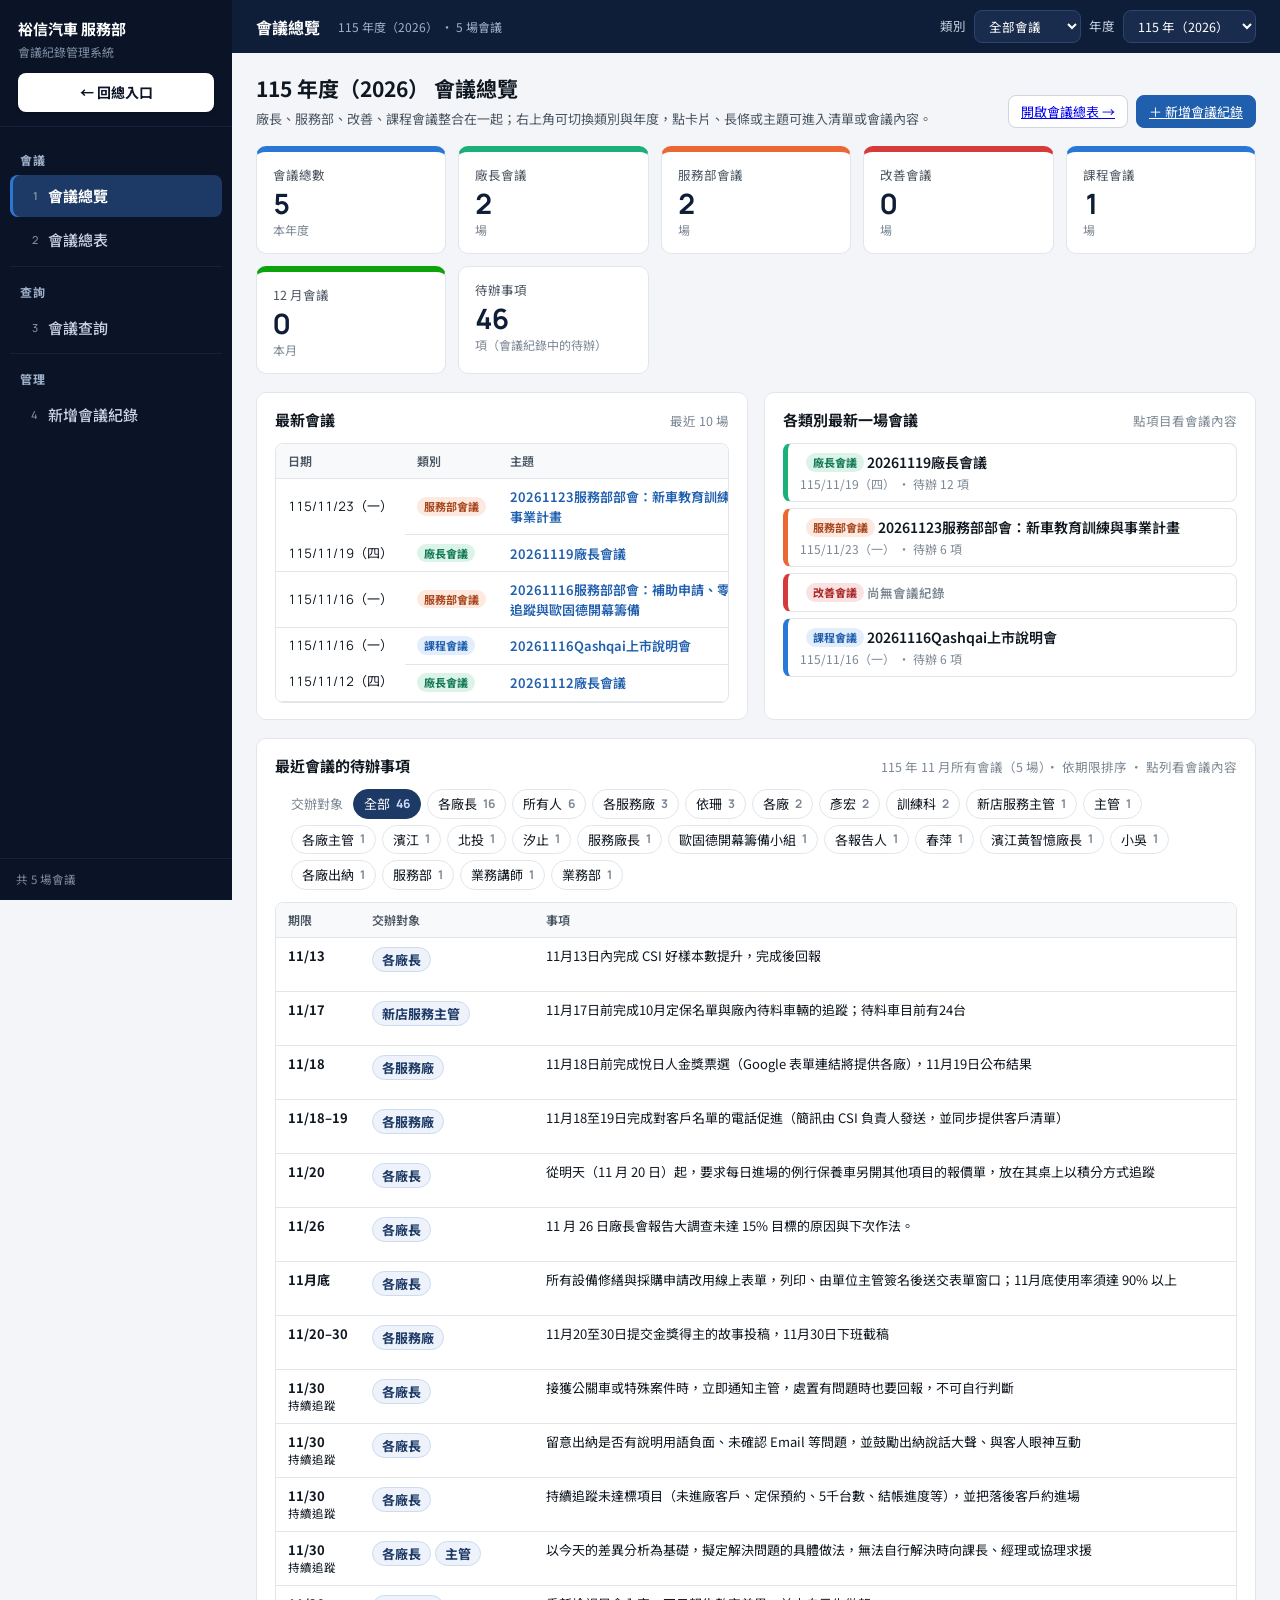
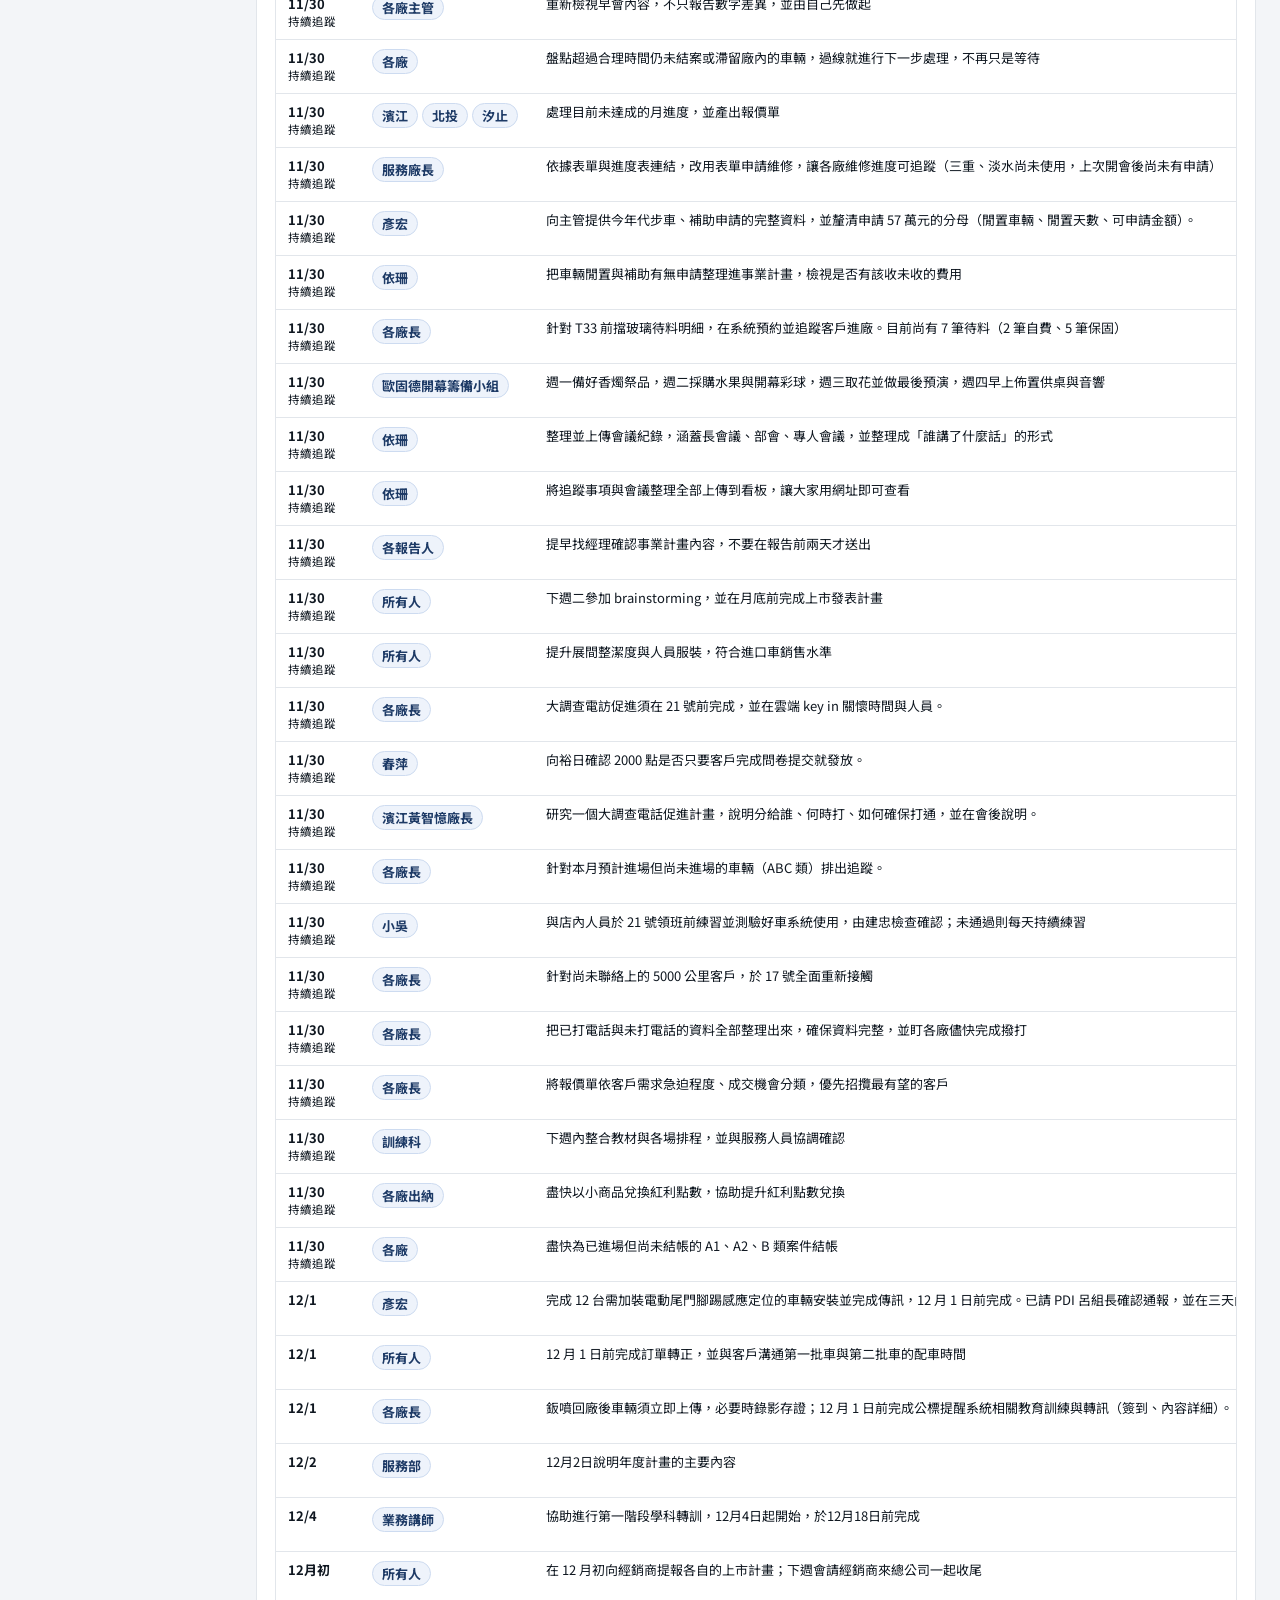
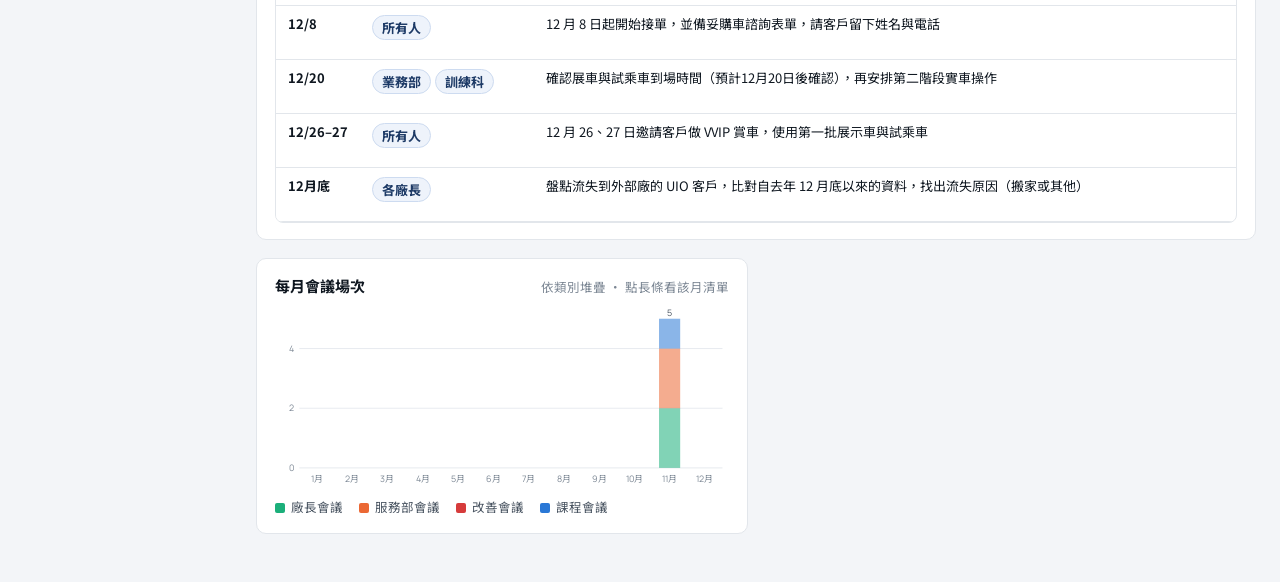
==== commit fac97ee4: "會議系統：卡片與清單的彩色邊框加粗 Co-Authored-By: Claude Opus 5.5 <noreply@anthropic.com>" ====
--- a/app/index.html
+++ b/app/index.html
@@ -7,7 +7,7 @@
 <title>會議紀錄管理系統</title>
 <link rel="preconnect" href="https://fonts.googleapis.com">
 <link rel="stylesheet" href="https://fonts.googleapis.com/css2?family=Noto+Sans+TC:wght@400;500;700&family=Manrope:wght@500;600;700;800&display=swap">
-<link rel="stylesheet" href="css/app.css?v=20261124113000">
+<link rel="stylesheet" href="css/app.css?v=20261124140000">
 </head>
 <body>
 <div class="shell">
@@ -36,7 +36,7 @@
   </div>
 </div>
 <div class="tip" id="tip" hidden></div>
-<script src="data/meetings.js?v=20261124113000"></script>
-<script src="js/app.js?v=20261124113000"></script>
+<script src="data/meetings.js?v=20261124140000"></script>
+<script src="js/app.js?v=20261124140000"></script>
 </body>
 </html>
--- a/app/css/app.css
+++ b/app/css/app.css
@@ -72,12 +72,12 @@
 .card .lbl{font-size:12.5px;color:var(--ink-2);display:flex;align-items:center;gap:6px}
 .card .val{font-size:28px;font-weight:700;line-height:1.15;color:var(--top)}
 .card .sub{font-size:12px;color:var(--muted)}
-.card.crit{border-top:3px solid var(--crit)} .card.warn{border-top:3px solid var(--warn)} .card.info{border-top:3px solid var(--s1)} .card.good{border-top:3px solid var(--good)}
+.card.crit{border-top:6px solid var(--crit)} .card.warn{border-top:6px solid var(--warn)} .card.info{border-top:6px solid var(--s1)} .card.good{border-top:6px solid var(--good)}
 .dot{width:8px;height:8px;border-radius:50%;background:var(--c);flex:none;display:inline-block}
 
 /* alerts */
 .alerts{display:grid;gap:8px}
-.alert{display:grid;grid-template-columns:auto 1fr auto;gap:12px;align-items:center;background:var(--panel);border:1px solid var(--line);border-left:4px solid var(--sev);border-radius:8px;padding:10px 14px;cursor:pointer;text-align:left;width:100%}
+.alert{display:grid;grid-template-columns:auto 1fr auto;gap:12px;align-items:center;background:var(--panel);border:1px solid var(--line);border-left:6px solid var(--sev);border-radius:8px;padding:10px 14px;cursor:pointer;text-align:left;width:100%}
 .alert:hover{border-color:var(--line-2);border-left-color:var(--sev)}
 .alert .tag{font-size:11.5px;font-weight:700;letter-spacing:.06em;color:var(--sev-ink);white-space:nowrap}
 .alert .go{color:var(--accent);font-size:12.5px;white-space:nowrap}
@@ -217,7 +217,7 @@
 .msg.me .bubble{background:var(--accent);color:#fff}
 .bubble p{margin:0 0 6px}.bubble p:last-child{margin:0}
 .hits{display:grid;gap:6px;margin-top:8px}
-.hit{display:grid;gap:2px;text-align:left;background:var(--panel);border:1px solid var(--line);border-left:3px solid var(--s1);border-radius:8px;padding:8px 12px;cursor:pointer;width:100%}
+.hit{display:grid;gap:2px;text-align:left;background:var(--panel);border:1px solid var(--line);border-left:5px solid var(--s1);border-radius:8px;padding:8px 12px;cursor:pointer;width:100%}
 .hit:hover{border-color:var(--accent);border-left-color:var(--accent)}
 .hit .h-t{font-weight:600;color:var(--ink)}
 .hit .h-m{font-size:12px;color:var(--muted)}
@@ -266,7 +266,7 @@
 .md .todo>li{position:relative;padding-left:26px}
 .md .todo>li::before{content:"";position:absolute;left:2px;top:.42em;width:13px;height:13px;border:2px solid var(--s2);border-radius:3px}
 .todos{display:grid;gap:6px}
-.todo-i{display:grid;grid-template-columns:auto 1fr;gap:4px 10px;align-items:start;text-align:left;background:var(--panel);border:1px solid var(--line);border-left:3px solid var(--s2);border-radius:8px;padding:8px 12px;cursor:pointer;font:inherit;color:inherit;width:100%}
+.todo-i{display:grid;grid-template-columns:auto 1fr;gap:4px 10px;align-items:start;text-align:left;background:var(--panel);border:1px solid var(--line);border-left:5px solid var(--s2);border-radius:8px;padding:8px 12px;cursor:pointer;font:inherit;color:inherit;width:100%}
 .todo-i:hover{border-color:var(--accent)}
 .todo-i .m{grid-column:2;font-size:12px;color:var(--ink-3,#6b7785)}
 .seg{display:flex;flex-wrap:wrap;gap:6px}
@@ -305,7 +305,7 @@
 @media (max-width:960px){.grid2.half{grid-template-columns:1fr}}
 .brand-home{display:flex;align-items:center;justify-content:center;gap:6px;margin-top:12px;padding:9px 12px;border-radius:8px;background:#fff;color:var(--side);font-size:14px;font-weight:700;text-decoration:none;box-shadow:0 1px 3px rgba(0,0,0,.25);transition:background .15s,transform .15s}
 .brand-home:hover,.brand-home:focus-visible{background:#ffd84d;transform:translateY(-1px);outline:none}
-.card.k1{border-top:3px solid var(--k1)} .card.k2{border-top:3px solid var(--k2)} .card.k3{border-top:3px solid var(--k3)} .card.k4{border-top:3px solid var(--k4)}
+.card.k1{border-top:6px solid var(--k1)} .card.k2{border-top:6px solid var(--k2)} .card.k3{border-top:6px solid var(--k3)} .card.k4{border-top:6px solid var(--k4)}
 .asg-tag{display:inline-block;margin:1px 4px 1px 0;padding:2px 9px;border-radius:999px;background:#eef3fb;border:1px solid #cddbf0;color:#1d3a66;font-size:13px;font-weight:700;white-space:nowrap}
 .asg-tag.none{background:#fff4e5;border-color:#f3cf9c;color:#9a5a00;font-weight:600}
 .asg-bar{display:flex;flex-wrap:wrap;align-items:center;gap:6px;padding:0 16px 12px}
